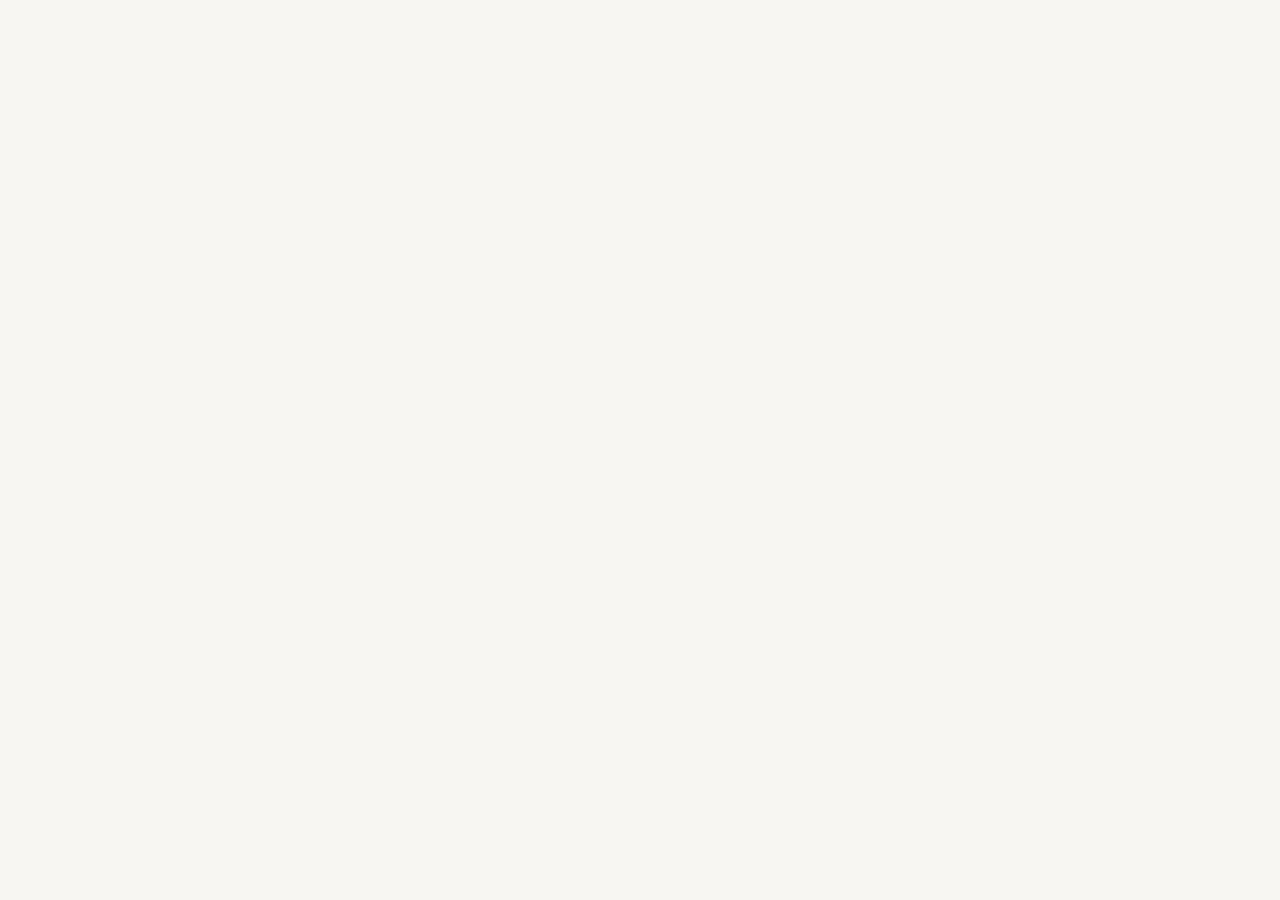
==== index.html @ f2798cc3 "feat: initialize project structure for landing page" ====
<!DOCTYPE html>
<html lang="en">
<head>
  <meta charset="UTF-8">
  <meta name="viewport" content="width=device-width, initial-scale=1.0">
  <title>Flora & Ceramic — Houseplants & Artisan Ceramics Studio</title>
  <link rel="icon" href="./assets/icons/favicon.svg" type="image/svg+xml">
  <link rel="stylesheet" href="./css/normalize.css">
  <link rel="stylesheet" href="./css/style.css">
</head>
<body>
  <div id="root"></div>
  <script src="./js/theme.js"></script>
  <script src="./js/main.js"></script>
</body>
</html>
---- css/style.css ----
:root {
  --bg-primary: #f8f6f2;
  --bg-secondary: #eee9e0;
  --bg-card: #ffffff;
  --text-primary: #1e261f;
  --text-secondary: #576558;
  --accent: #2e5939;
  --accent-hover: #24462d;
  --accent-light: #e4eee5;
  --border-color: #dcd6cb;
  --shadow-sm: 0 2px 8px rgba(0, 0, 0, 0.06);
  --shadow-md: 0 8px 24px rgba(0, 0, 0, 0.08);

  --font-family-base: 'Inter', system-ui, -apple-system, sans-serif;
  --font-family-heading: 'Outfit', sans-serif;

  --transition-base: 0.3s ease;
}

[data-theme="dark"] {
  --bg-primary: #121813;
  --bg-secondary: #1a231b;
  --bg-card: #1f2b20;
  --text-primary: #f0f4f1;
  --text-secondary: #a3b2a5;
  --accent: #5ba36e;
  --accent-hover: #71b884;
  --accent-light: #253928;
  --border-color: #2e3e30;
  --shadow-sm: 0 2px 8px rgba(0, 0, 0, 0.25);
  --shadow-md: 0 8px 24px rgba(0, 0, 0, 0.4);
}

*,
*::before,
*::after {
  box-sizing: border-box;
  margin: 0;
  padding: 0;
}

html {
  scroll-behavior: smooth;
}

body {
  font-family: var(--font-family-base);
  background-color: var(--bg-primary);
  color: var(--text-primary);
  line-height: 1.6;
  min-height: 100vh;
  transition: background-color var(--transition-base), color var(--transition-base);
}
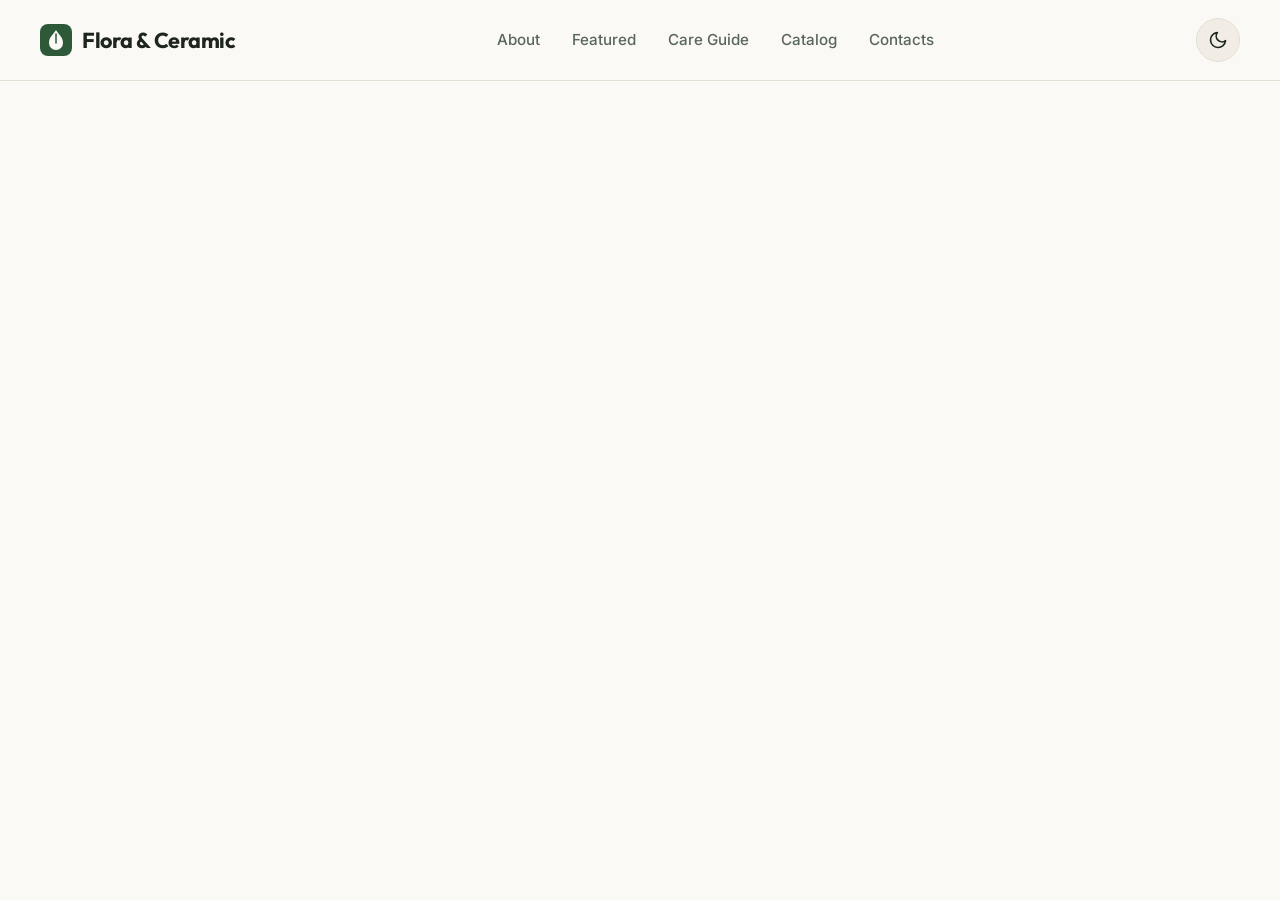
==== commit 0f856fae: "feat: implement header, navigation and theme switcher" ====
--- a/index.html
+++ b/index.html
@@ -7,10 +7,60 @@
   <link rel="icon" href="./assets/icons/favicon.svg" type="image/svg+xml">
   <link rel="stylesheet" href="./css/normalize.css">
   <link rel="stylesheet" href="./css/style.css">
+  <script src="./js/theme.js"></script>
 </head>
 <body>
-  <div id="root"></div>
-  <script src="./js/theme.js"></script>
+  <header class="header">
+    <div class="container header__inner">
+      <a href="./index.html" class="logo" aria-label="Flora and Ceramic homepage">
+        <svg class="logo__icon" viewBox="0 0 32 32" fill="none" xmlns="http://www.w3.org/2000/svg" aria-hidden="true">
+          <rect width="32" height="32" rx="8" fill="var(--accent)"/>
+          <path d="M16 6c-3 5-7 7-7 13a7 7 0 0 0 14 0c0-6-4-8-7-13z" fill="var(--bg-primary)"/>
+          <path d="M16 10v9" stroke="var(--accent)" stroke-width="1.5" stroke-linecap="round"/>
+        </svg>
+        <span>Flora & Ceramic</span>
+      </a>
+
+      <nav class="nav" aria-label="Main navigation">
+        <ul class="nav__list">
+          <li class="nav__item"><a href="./index.html#about" class="nav__link">About</a></li>
+          <li class="nav__item"><a href="./index.html#plants" class="nav__link">Featured</a></li>
+          <li class="nav__item"><a href="./index.html#care" class="nav__link">Care Guide</a></li>
+          <li class="nav__item"><a href="./catalog.html" class="nav__link">Catalog</a></li>
+          <li class="nav__item"><a href="./index.html#contacts" class="nav__link">Contacts</a></li>
+        </ul>
+      </nav>
+
+      <div class="header__actions">
+        <button type="button" class="theme-toggle" aria-label="Switch theme">
+          <svg class="theme-toggle__icon theme-toggle__icon--moon" viewBox="0 0 24 24" fill="none" stroke="currentColor" stroke-width="2" stroke-linecap="round" stroke-linejoin="round" aria-hidden="true">
+            <path d="M21 12.79A9 9 0 1 1 11.21 3 7 7 0 0 0 21 12.79z"></path>
+          </svg>
+          <svg class="theme-toggle__icon theme-toggle__icon--sun" viewBox="0 0 24 24" fill="none" stroke="currentColor" stroke-width="2" stroke-linecap="round" stroke-linejoin="round" aria-hidden="true">
+            <circle cx="12" cy="12" r="5"></circle>
+            <line x1="12" y1="1" x2="12" y2="3"></line>
+            <line x1="12" y1="21" x2="12" y2="23"></line>
+            <line x1="4.22" y1="4.22" x2="5.64" y2="5.64"></line>
+            <line x1="18.36" y1="18.36" x2="19.78" y2="19.78"></line>
+            <line x1="1" y1="12" x2="3" y2="12"></line>
+            <line x1="21" y1="12" x2="23" y2="12"></line>
+            <line x1="4.22" y1="19.78" x2="5.64" y2="18.36"></line>
+            <line x1="18.36" y1="5.64" x2="19.78" y2="4.22"></line>
+          </svg>
+        </button>
+
+        <button type="button" class="burger-btn" aria-label="Toggle menu" aria-expanded="false">
+          <span class="burger-btn__line"></span>
+          <span class="burger-btn__line"></span>
+          <span class="burger-btn__line"></span>
+        </button>
+      </div>
+    </div>
+  </header>
+
+  <main>
+  </main>
+
   <script src="./js/main.js"></script>
 </body>
 </html>
--- a/css/style.css
+++ b/css/style.css
@@ -1,34 +1,44 @@
+@import url('https://fonts.googleapis.com/css2?family=Inter:wght@400;500;600&family=Outfit:wght@500;600;700&display=swap');
+
 :root {
-  --bg-primary: #f8f6f2;
-  --bg-secondary: #eee9e0;
+  --bg-primary: #fbf9f5;
+  --bg-secondary: #f2ede4;
   --bg-card: #ffffff;
-  --text-primary: #1e261f;
-  --text-secondary: #576558;
+  --bg-header: rgba(251, 249, 245, 0.88);
+  --text-primary: #1d251e;
+  --text-secondary: #59675a;
+  --text-muted: #849386;
   --accent: #2e5939;
-  --accent-hover: #24462d;
-  --accent-light: #e4eee5;
-  --border-color: #dcd6cb;
-  --shadow-sm: 0 2px 8px rgba(0, 0, 0, 0.06);
-  --shadow-md: 0 8px 24px rgba(0, 0, 0, 0.08);
-
-  --font-family-base: 'Inter', system-ui, -apple-system, sans-serif;
-  --font-family-heading: 'Outfit', sans-serif;
-
-  --transition-base: 0.3s ease;
+  --accent-hover: #22432b;
+  --accent-light: #e8f0e9;
+  --border-color: #e4ded4;
+  --border-hover: #c8c0b2;
+  --shadow-sm: 0 2px 8px rgba(29, 37, 30, 0.05);
+  --shadow-md: 0 10px 30px rgba(29, 37, 30, 0.08);
+
+  --font-base: 'Inter', system-ui, -apple-system, sans-serif;
+  --font-heading: 'Outfit', sans-serif;
+
+  --container-max-width: 1440px;
+  --transition-fast: 0.2s ease;
+  --transition-normal: 0.3s ease;
 }
 
 [data-theme="dark"] {
-  --bg-primary: #121813;
-  --bg-secondary: #1a231b;
-  --bg-card: #1f2b20;
-  --text-primary: #f0f4f1;
-  --text-secondary: #a3b2a5;
+  --bg-primary: #111712;
+  --bg-secondary: #18221a;
+  --bg-card: #1f2b21;
+  --bg-header: rgba(17, 23, 18, 0.88);
+  --text-primary: #f2f6f3;
+  --text-secondary: #a2b4a4;
+  --text-muted: #6f8072;
   --accent: #5ba36e;
-  --accent-hover: #71b884;
-  --accent-light: #253928;
-  --border-color: #2e3e30;
-  --shadow-sm: 0 2px 8px rgba(0, 0, 0, 0.25);
-  --shadow-md: 0 8px 24px rgba(0, 0, 0, 0.4);
+  --accent-hover: #72b885;
+  --accent-light: #1f3323;
+  --border-color: #273729;
+  --border-hover: #374d3a;
+  --shadow-sm: 0 2px 8px rgba(0, 0, 0, 0.3);
+  --shadow-md: 0 10px 30px rgba(0, 0, 0, 0.5);
 }
 
 *,
@@ -44,10 +54,215 @@
 }
 
 body {
-  font-family: var(--font-family-base);
+  font-family: var(--font-base);
   background-color: var(--bg-primary);
   color: var(--text-primary);
   line-height: 1.6;
   min-height: 100vh;
-  transition: background-color var(--transition-base), color var(--transition-base);
-}
+  transition: background-color var(--transition-normal), color var(--transition-normal);
+  overflow-x: hidden;
+}
+
+a {
+  color: inherit;
+  text-decoration: none;
+}
+
+button {
+  border: none;
+  background: none;
+  cursor: pointer;
+  font-family: inherit;
+  color: inherit;
+}
+
+.container {
+  width: 100%;
+  max-width: var(--container-max-width);
+  margin: 0 auto;
+  padding: 0 40px;
+}
+
+@media (max-width: 768px) {
+  .container {
+    padding: 0 24px;
+  }
+}
+
+@media (max-width: 380px) {
+  .container {
+    padding: 0 16px;
+  }
+}
+
+.header {
+  position: sticky;
+  top: 0;
+  z-index: 100;
+  background-color: var(--bg-header);
+  backdrop-filter: blur(12px);
+  -webkit-backdrop-filter: blur(12px);
+  border-bottom: 1px solid var(--border-color);
+  transition: background-color var(--transition-normal), border-color var(--transition-normal);
+}
+
+.header__inner {
+  height: 80px;
+  display: flex;
+  align-items: center;
+  justify-content: space-between;
+  gap: 24px;
+}
+
+.logo {
+  display: inline-flex;
+  align-items: center;
+  gap: 10px;
+  font-family: var(--font-heading);
+  font-size: 1.35rem;
+  font-weight: 700;
+  letter-spacing: -0.02em;
+  color: var(--text-primary);
+  white-space: nowrap;
+  flex-shrink: 0;
+  transition: opacity var(--transition-fast);
+}
+
+.logo:hover {
+  opacity: 0.85;
+}
+
+.logo__icon {
+  width: 32px;
+  height: 32px;
+  flex-shrink: 0;
+}
+
+.nav__list {
+  display: flex;
+  align-items: center;
+  list-style: none;
+  gap: clamp(16px, 2.5vw, 36px);
+}
+
+.nav__link {
+  font-size: 0.95rem;
+  font-weight: 500;
+  color: var(--text-secondary);
+  position: relative;
+  padding: 6px 0;
+  white-space: nowrap;
+  transition: color var(--transition-fast);
+}
+
+.nav__link::after {
+  content: '';
+  position: absolute;
+  bottom: 0;
+  left: 0;
+  width: 0;
+  height: 2px;
+  background-color: var(--accent);
+  transition: width var(--transition-fast);
+  border-radius: 2px;
+}
+
+.nav__link:hover {
+  color: var(--text-primary);
+}
+
+.nav__link:hover::after,
+.nav__link--active::after {
+  width: 100%;
+}
+
+.nav__link--active {
+  color: var(--text-primary);
+  font-weight: 600;
+}
+
+.header__actions {
+  display: flex;
+  align-items: center;
+  gap: 16px;
+}
+
+.theme-toggle {
+  width: 44px;
+  height: 44px;
+  border-radius: 50%;
+  display: inline-flex;
+  align-items: center;
+  justify-content: center;
+  background-color: var(--bg-secondary);
+  border: 1px solid var(--border-color);
+  color: var(--text-primary);
+  transition: background-color var(--transition-fast), border-color var(--transition-fast), transform var(--transition-fast);
+}
+
+.theme-toggle:hover {
+  border-color: var(--border-hover);
+  transform: scale(1.05);
+}
+
+.theme-toggle__icon {
+  width: 20px;
+  height: 20px;
+  transition: transform var(--transition-normal);
+}
+
+.theme-toggle__icon--sun {
+  display: none;
+}
+
+.theme-toggle__icon--moon {
+  display: block;
+}
+
+[data-theme="dark"] .theme-toggle__icon--sun {
+  display: block;
+}
+
+[data-theme="dark"] .theme-toggle__icon--moon {
+  display: none;
+}
+
+.burger-btn {
+  display: none;
+  width: 44px;
+  height: 44px;
+  flex-direction: column;
+  align-items: center;
+  justify-content: center;
+  gap: 5px;
+  border-radius: 8px;
+  background-color: var(--bg-secondary);
+  border: 1px solid var(--border-color);
+  transition: background-color var(--transition-fast), border-color var(--transition-fast);
+}
+
+.burger-btn:hover {
+  border-color: var(--border-hover);
+}
+
+.burger-btn__line {
+  width: 20px;
+  height: 2px;
+  background-color: var(--text-primary);
+  border-radius: 2px;
+  transition: transform var(--transition-fast), opacity var(--transition-fast);
+}
+
+@media (max-width: 768px) {
+  .header__inner {
+    height: 72px;
+  }
+
+  .nav {
+    display: none;
+  }
+
+  .burger-btn {
+    display: flex;
+  }
+}
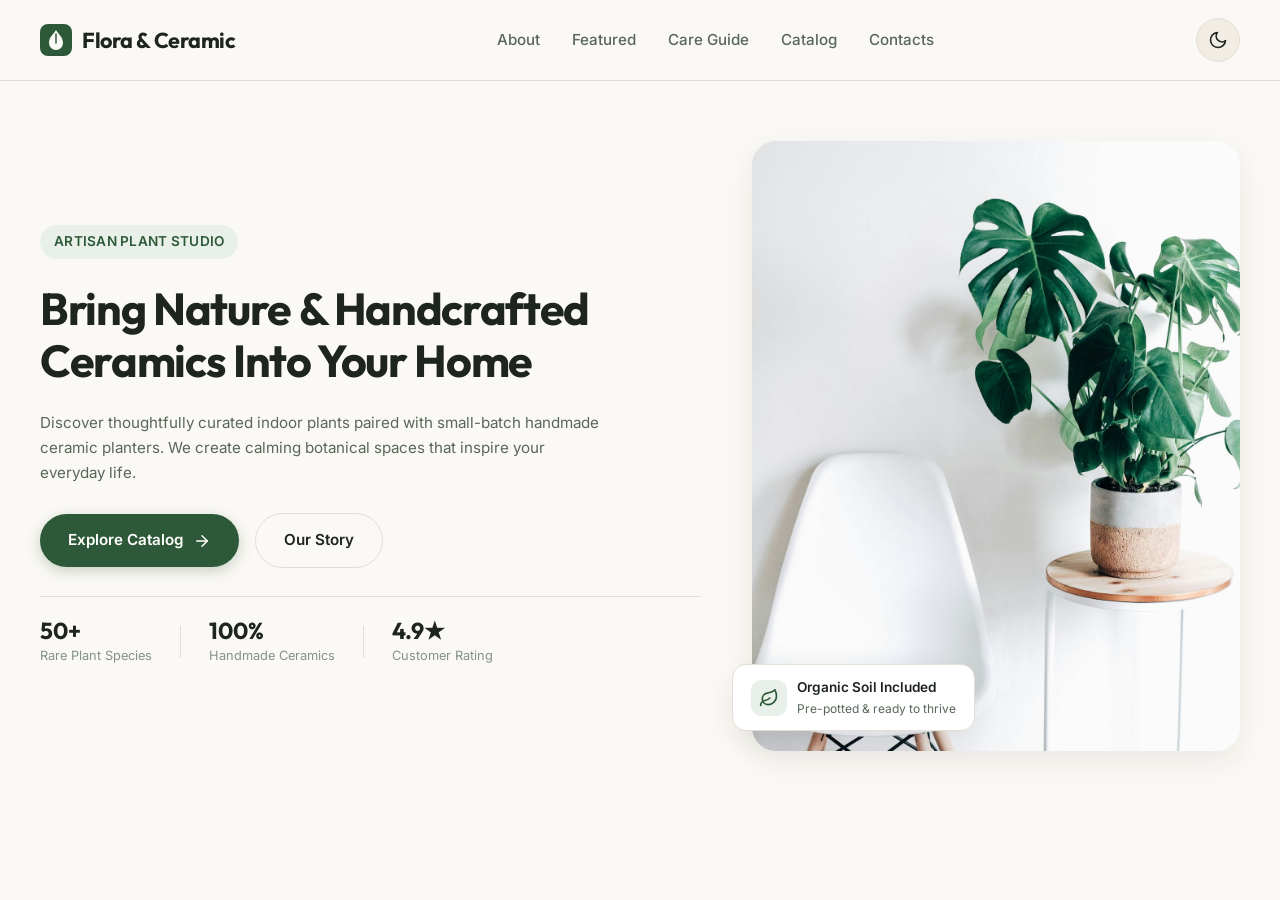
==== commit 4dddc7da: "feat: implement hero section and responsive layout" ====
--- a/index.html
+++ b/index.html
@@ -13,11 +13,7 @@
   <header class="header">
     <div class="container header__inner">
       <a href="./index.html" class="logo" aria-label="Flora and Ceramic homepage">
-        <svg class="logo__icon" viewBox="0 0 32 32" fill="none" xmlns="http://www.w3.org/2000/svg" aria-hidden="true">
-          <rect width="32" height="32" rx="8" fill="var(--accent)"/>
-          <path d="M16 6c-3 5-7 7-7 13a7 7 0 0 0 14 0c0-6-4-8-7-13z" fill="var(--bg-primary)"/>
-          <path d="M16 10v9" stroke="var(--accent)" stroke-width="1.5" stroke-linecap="round"/>
-        </svg>
+        <img src="./assets/icons/logo.svg" alt="" width="32" height="32" class="logo__icon" aria-hidden="true">
         <span>Flora & Ceramic</span>
       </a>
 
@@ -33,20 +29,8 @@
 
       <div class="header__actions">
         <button type="button" class="theme-toggle" aria-label="Switch theme">
-          <svg class="theme-toggle__icon theme-toggle__icon--moon" viewBox="0 0 24 24" fill="none" stroke="currentColor" stroke-width="2" stroke-linecap="round" stroke-linejoin="round" aria-hidden="true">
-            <path d="M21 12.79A9 9 0 1 1 11.21 3 7 7 0 0 0 21 12.79z"></path>
-          </svg>
-          <svg class="theme-toggle__icon theme-toggle__icon--sun" viewBox="0 0 24 24" fill="none" stroke="currentColor" stroke-width="2" stroke-linecap="round" stroke-linejoin="round" aria-hidden="true">
-            <circle cx="12" cy="12" r="5"></circle>
-            <line x1="12" y1="1" x2="12" y2="3"></line>
-            <line x1="12" y1="21" x2="12" y2="23"></line>
-            <line x1="4.22" y1="4.22" x2="5.64" y2="5.64"></line>
-            <line x1="18.36" y1="18.36" x2="19.78" y2="19.78"></line>
-            <line x1="1" y1="12" x2="3" y2="12"></line>
-            <line x1="21" y1="12" x2="23" y2="12"></line>
-            <line x1="4.22" y1="19.78" x2="5.64" y2="18.36"></line>
-            <line x1="18.36" y1="5.64" x2="19.78" y2="4.22"></line>
-          </svg>
+          <img src="./assets/icons/moon.svg" alt="" width="20" height="20" class="theme-toggle__icon theme-toggle__icon--moon" aria-hidden="true">
+          <img src="./assets/icons/sun.svg" alt="" width="20" height="20" class="theme-toggle__icon theme-toggle__icon--sun" aria-hidden="true">
         </button>
 
         <button type="button" class="burger-btn" aria-label="Toggle menu" aria-expanded="false">
@@ -59,6 +43,57 @@
   </header>
 
   <main>
+    <section class="hero" id="hero">
+      <div class="container hero__inner">
+        <div class="hero__content">
+          <span class="badge">Artisan Plant Studio</span>
+          <h1 class="hero__title">Bring Nature & Handcrafted Ceramics Into Your Home</h1>
+          <p class="hero__description">
+            Discover thoughtfully curated indoor plants paired with small-batch handmade ceramic planters. We create calming botanical spaces that inspire your everyday life.
+          </p>
+
+          <div class="hero__actions">
+            <a href="./catalog.html" class="btn btn--primary">
+              <span>Explore Catalog</span>
+              <img src="./assets/icons/arrow-right.svg" alt="" width="18" height="18" class="btn__icon" aria-hidden="true">
+            </a>
+            <a href="#about" class="btn btn--secondary">Our Story</a>
+          </div>
+
+          <div class="hero__metrics">
+            <div class="metric">
+              <span class="metric__number">50+</span>
+              <span class="metric__label">Rare Plant Species</span>
+            </div>
+            <div class="metric__divider" aria-hidden="true"></div>
+            <div class="metric">
+              <span class="metric__number">100%</span>
+              <span class="metric__label">Handmade Ceramics</span>
+            </div>
+            <div class="metric__divider" aria-hidden="true"></div>
+            <div class="metric">
+              <span class="metric__number">4.9★</span>
+              <span class="metric__label">Customer Rating</span>
+            </div>
+          </div>
+        </div>
+
+        <div class="hero__media">
+          <div class="hero__image-wrapper">
+            <img src="./assets/images/hero-plant.jpg" alt="Minimalist interior with lush green houseplant in handmade terracotta ceramic pot" class="hero__image" width="600" height="700" loading="eager">
+            <div class="hero__floating-card">
+              <div class="floating-card__icon" aria-hidden="true">
+                <img src="./assets/icons/leaf.svg" alt="" width="20" height="20">
+              </div>
+              <div class="floating-card__info">
+                <span class="floating-card__title">Organic Soil Included</span>
+                <span class="floating-card__desc">Pre-potted & ready to thrive</span>
+              </div>
+            </div>
+          </div>
+        </div>
+      </div>
+    </section>
   </main>
 
   <script src="./js/main.js"></script>
--- a/css/style.css
+++ b/css/style.css
@@ -266,3 +266,292 @@
     display: flex;
   }
 }
+
+.badge {
+  display: inline-flex;
+  align-items: center;
+  padding: 6px 14px;
+  border-radius: 9999px;
+  background-color: var(--accent-light);
+  color: var(--accent);
+  font-size: 0.85rem;
+  font-weight: 600;
+  letter-spacing: 0.02em;
+  text-transform: uppercase;
+  width: fit-content;
+}
+
+.btn {
+  display: inline-flex;
+  align-items: center;
+  justify-content: center;
+  gap: 10px;
+  padding: 14px 28px;
+  border-radius: 9999px;
+  font-size: 0.95rem;
+  font-weight: 600;
+  white-space: nowrap;
+  transition: background-color var(--transition-fast), color var(--transition-fast), border-color var(--transition-fast), transform var(--transition-fast), box-shadow var(--transition-fast);
+}
+
+.btn--primary {
+  background-color: var(--accent);
+  color: #ffffff;
+  box-shadow: 0 4px 14px rgba(46, 89, 57, 0.25);
+}
+
+.btn--primary:hover {
+  background-color: var(--accent-hover);
+  transform: translateY(-2px);
+  box-shadow: 0 6px 20px rgba(46, 89, 57, 0.35);
+}
+
+.btn--secondary {
+  background-color: transparent;
+  color: var(--text-primary);
+  border: 1px solid var(--border-color);
+}
+
+.btn--secondary:hover {
+  border-color: var(--text-primary);
+  background-color: var(--bg-secondary);
+  transform: translateY(-2px);
+}
+
+.btn__icon {
+  width: 18px;
+  height: 18px;
+  transition: transform var(--transition-fast);
+}
+
+.btn--primary:hover .btn__icon {
+  transform: translateX(4px);
+}
+
+.hero {
+  padding: 60px 0 80px;
+  position: relative;
+  overflow: hidden;
+}
+
+.hero__inner {
+  display: grid;
+  grid-template-columns: 1.15fr 0.85fr;
+  align-items: center;
+  gap: clamp(32px, 4vw, 64px);
+}
+
+.hero__content {
+  display: flex;
+  flex-direction: column;
+  gap: clamp(18px, 2vw, 24px);
+}
+
+.hero__title {
+  font-family: var(--font-heading);
+  font-size: clamp(2rem, 3.5vw, 3.6rem);
+  font-weight: 700;
+  line-height: 1.15;
+  letter-spacing: -0.03em;
+  color: var(--text-primary);
+}
+
+.hero__description {
+  font-size: clamp(0.95rem, 1.1vw, 1.15rem);
+  color: var(--text-secondary);
+  line-height: 1.65;
+  max-width: 560px;
+}
+
+.hero__actions {
+  display: flex;
+  align-items: center;
+  gap: 16px;
+  flex-wrap: wrap;
+  padding-top: 4px;
+}
+
+.hero__metrics {
+  display: flex;
+  align-items: center;
+  gap: clamp(16px, 2.5vw, 28px);
+  padding-top: 20px;
+  border-top: 1px solid var(--border-color);
+  margin-top: 4px;
+}
+
+.metric {
+  display: flex;
+  flex-direction: column;
+  gap: 2px;
+}
+
+.metric__number {
+  font-family: var(--font-heading);
+  font-size: clamp(1.3rem, 1.8vw, 1.6rem);
+  font-weight: 700;
+  color: var(--text-primary);
+  line-height: 1.2;
+}
+
+.metric__label {
+  font-size: 0.8rem;
+  color: var(--text-muted);
+  white-space: nowrap;
+}
+
+.metric__divider {
+  width: 1px;
+  height: 32px;
+  background-color: var(--border-color);
+}
+
+.hero__media {
+  position: relative;
+  display: flex;
+  justify-content: flex-end;
+}
+
+.hero__image-wrapper {
+  position: relative;
+  width: 100%;
+  max-width: 500px;
+  aspect-ratio: 4 / 5;
+  border-radius: 24px;
+}
+
+.hero__image {
+  width: 100%;
+  height: 100%;
+  object-fit: cover;
+  border-radius: 24px;
+  box-shadow: var(--shadow-md);
+  display: block;
+}
+
+.hero__floating-card {
+  position: absolute;
+  bottom: 20px;
+  left: -20px;
+  background-color: var(--bg-card);
+  border: 1px solid var(--border-color);
+  padding: 12px 18px;
+  border-radius: 14px;
+  display: flex;
+  align-items: center;
+  gap: 10px;
+  box-shadow: var(--shadow-md);
+  backdrop-filter: blur(8px);
+}
+
+.floating-card__icon {
+  width: 36px;
+  height: 36px;
+  border-radius: 10px;
+  background-color: var(--accent-light);
+  color: var(--accent);
+  display: flex;
+  align-items: center;
+  justify-content: center;
+  flex-shrink: 0;
+}
+
+.floating-card__info {
+  display: flex;
+  flex-direction: column;
+}
+
+.floating-card__title {
+  font-size: 0.85rem;
+  font-weight: 600;
+  color: var(--text-primary);
+}
+
+.floating-card__desc {
+  font-size: 0.75rem;
+  color: var(--text-secondary);
+}
+
+@media (max-width: 900px) {
+  .hero__floating-card {
+    left: 12px;
+    bottom: 12px;
+    padding: 10px 14px;
+  }
+
+  .floating-card__icon {
+    font-size: 1.2rem;
+  }
+
+  .floating-card__title {
+    font-size: 0.78rem;
+  }
+
+  .floating-card__desc {
+    font-size: 0.7rem;
+  }
+}
+
+@media (max-width: 768px) {
+  .hero {
+    padding: 36px 0 54px;
+  }
+
+  .hero__inner {
+    grid-template-columns: 1fr;
+    gap: 36px;
+  }
+
+  .hero__content {
+    max-width: 100%;
+  }
+
+  .hero__media {
+    justify-content: center;
+  }
+
+  .hero__image-wrapper {
+    max-width: 100%;
+    aspect-ratio: 16 / 10;
+  }
+
+  .hero__floating-card {
+    left: 16px;
+    bottom: 16px;
+  }
+}
+
+@media (max-width: 480px) {
+  .hero__actions {
+    flex-direction: column;
+    align-items: stretch;
+  }
+
+  .btn {
+    width: 100%;
+  }
+
+  .hero__floating-card {
+    display: none;
+  }
+
+  .hero__metrics {
+    display: grid;
+    grid-template-columns: repeat(3, 1fr);
+    gap: 12px;
+  }
+
+  .metric__divider {
+    display: none;
+  }
+
+  .metric__number {
+    font-size: 1.25rem;
+  }
+
+  .metric__label {
+    font-size: 0.7rem;
+    white-space: normal;
+  }
+}
+
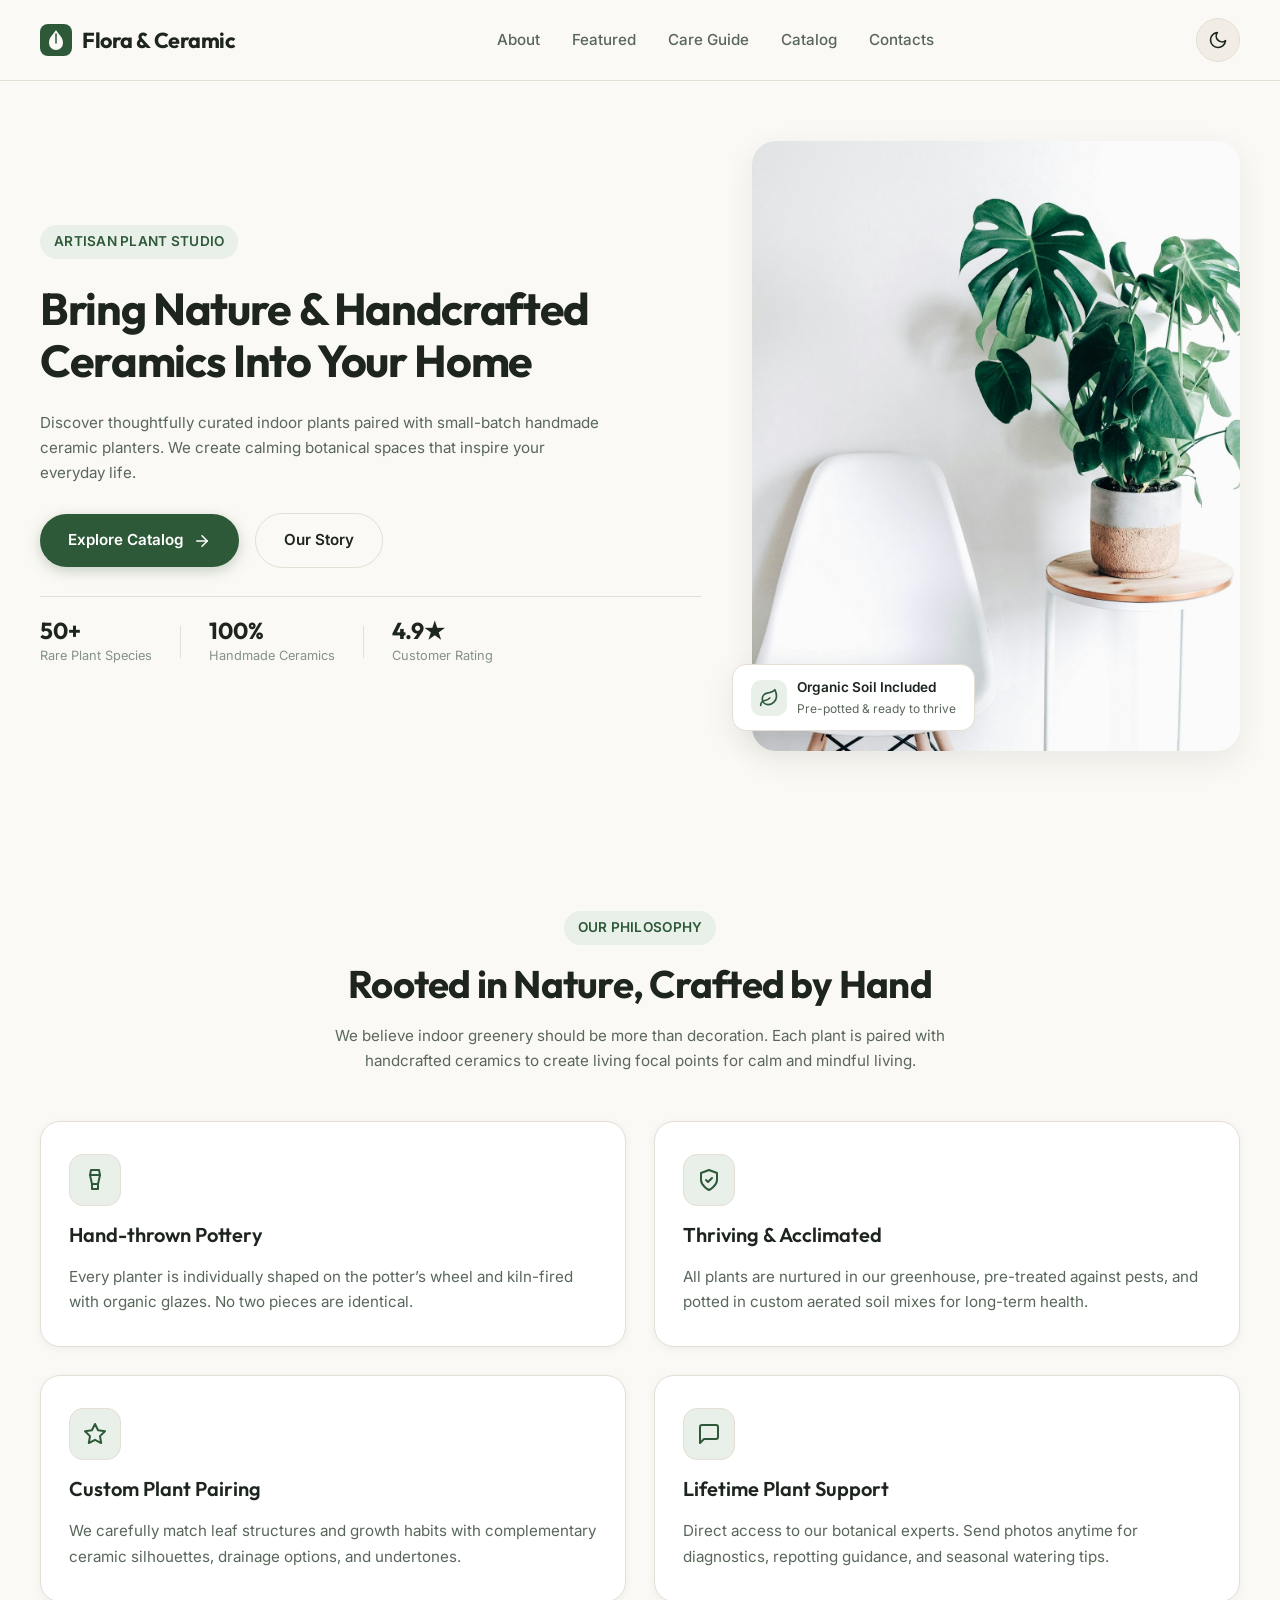
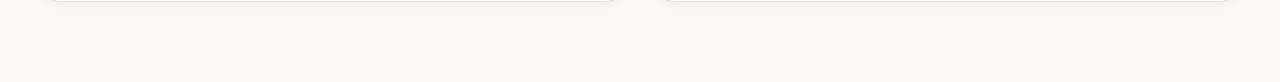
==== commit 442f5625: "feat: add about section with studio philosophy" ====
--- a/index.html
+++ b/index.html
@@ -94,6 +94,60 @@
         </div>
       </div>
     </section>
+
+    <section class="about" id="about">
+      <div class="container">
+        <div class="section-header">
+          <span class="badge">Our Philosophy</span>
+          <h2 class="section-header__title">Rooted in Nature, Crafted by Hand</h2>
+          <p class="section-header__subtitle">
+            We believe indoor greenery should be more than decoration. Each plant is paired with handcrafted ceramics to create living focal points for calm and mindful living.
+          </p>
+        </div>
+
+        <div class="about__grid">
+          <article class="feature-card">
+            <div class="feature-card__icon-wrapper">
+              <img src="./assets/icons/pottery.svg" alt="" width="24" height="24" class="feature-card__icon" aria-hidden="true">
+            </div>
+            <h3 class="feature-card__title">Hand-thrown Pottery</h3>
+            <p class="feature-card__text">
+              Every planter is individually shaped on the potter’s wheel and kiln-fired with organic glazes. No two pieces are identical.
+            </p>
+          </article>
+
+          <article class="feature-card">
+            <div class="feature-card__icon-wrapper">
+              <img src="./assets/icons/shield.svg" alt="" width="24" height="24" class="feature-card__icon" aria-hidden="true">
+            </div>
+            <h3 class="feature-card__title">Thriving & Acclimated</h3>
+            <p class="feature-card__text">
+              All plants are nurtured in our greenhouse, pre-treated against pests, and potted in custom aerated soil mixes for long-term health.
+            </p>
+          </article>
+
+          <article class="feature-card">
+            <div class="feature-card__icon-wrapper">
+              <img src="./assets/icons/sparkle.svg" alt="" width="24" height="24" class="feature-card__icon" aria-hidden="true">
+            </div>
+            <h3 class="feature-card__title">Custom Plant Pairing</h3>
+            <p class="feature-card__text">
+              We carefully match leaf structures and growth habits with complementary ceramic silhouettes, drainage options, and undertones.
+            </p>
+          </article>
+
+          <article class="feature-card">
+            <div class="feature-card__icon-wrapper">
+              <img src="./assets/icons/message.svg" alt="" width="24" height="24" class="feature-card__icon" aria-hidden="true">
+            </div>
+            <h3 class="feature-card__title">Lifetime Plant Support</h3>
+            <p class="feature-card__text">
+              Direct access to our botanical experts. Send photos anytime for diagnostics, repotting guidance, and seasonal watering tips.
+            </p>
+          </article>
+        </div>
+      </div>
+    </section>
   </main>
 
   <script src="./js/main.js"></script>
--- a/css/style.css
+++ b/css/style.css
@@ -544,14 +544,101 @@
   .metric__divider {
     display: none;
   }
-
-  .metric__number {
-    font-size: 1.25rem;
-  }
-
-  .metric__label {
-    font-size: 0.7rem;
-    white-space: normal;
-  }
-}
-
+}
+
+.section-header {
+  display: flex;
+  flex-direction: column;
+  align-items: center;
+  text-align: center;
+  gap: 16px;
+  max-width: 680px;
+  margin: 0 auto 48px;
+}
+
+.section-header__title {
+  font-family: var(--font-heading);
+  font-size: clamp(1.8rem, 3vw, 2.7rem);
+  font-weight: 700;
+  line-height: 1.2;
+  letter-spacing: -0.02em;
+  color: var(--text-primary);
+}
+
+.section-header__subtitle {
+  font-size: clamp(0.95rem, 1.1vw, 1.05rem);
+  color: var(--text-secondary);
+  line-height: 1.65;
+}
+
+.about {
+  padding: 80px 0;
+  position: relative;
+}
+
+.about__grid {
+  display: grid;
+  grid-template-columns: repeat(2, 1fr);
+  gap: 28px;
+}
+
+.feature-card {
+  background-color: var(--bg-card);
+  border: 1px solid var(--border-color);
+  border-radius: 20px;
+  padding: 32px 28px;
+  display: flex;
+  flex-direction: column;
+  gap: 16px;
+  box-shadow: var(--shadow-sm);
+  transition: transform var(--transition-fast), border-color var(--transition-fast), box-shadow var(--transition-fast);
+}
+
+.feature-card:hover {
+  transform: translateY(-4px);
+  border-color: var(--accent);
+  box-shadow: var(--shadow-md);
+}
+
+.feature-card__icon-wrapper {
+  width: 52px;
+  height: 52px;
+  border-radius: 14px;
+  background-color: var(--accent-light);
+  border: 1px solid var(--border-color);
+  display: flex;
+  align-items: center;
+  justify-content: center;
+  flex-shrink: 0;
+}
+
+.feature-card__title {
+  font-family: var(--font-heading);
+  font-size: 1.25rem;
+  font-weight: 600;
+  color: var(--text-primary);
+  line-height: 1.3;
+}
+
+.feature-card__text {
+  font-size: 0.95rem;
+  color: var(--text-secondary);
+  line-height: 1.65;
+}
+
+@media (max-width: 860px) {
+  .about {
+    padding: 60px 0;
+  }
+
+  .about__grid {
+    grid-template-columns: 1fr;
+    gap: 18px;
+  }
+
+  .section-header {
+    text-align: left;
+    align-items: flex-start;
+    margin-bottom: 36px;
+  }
+}
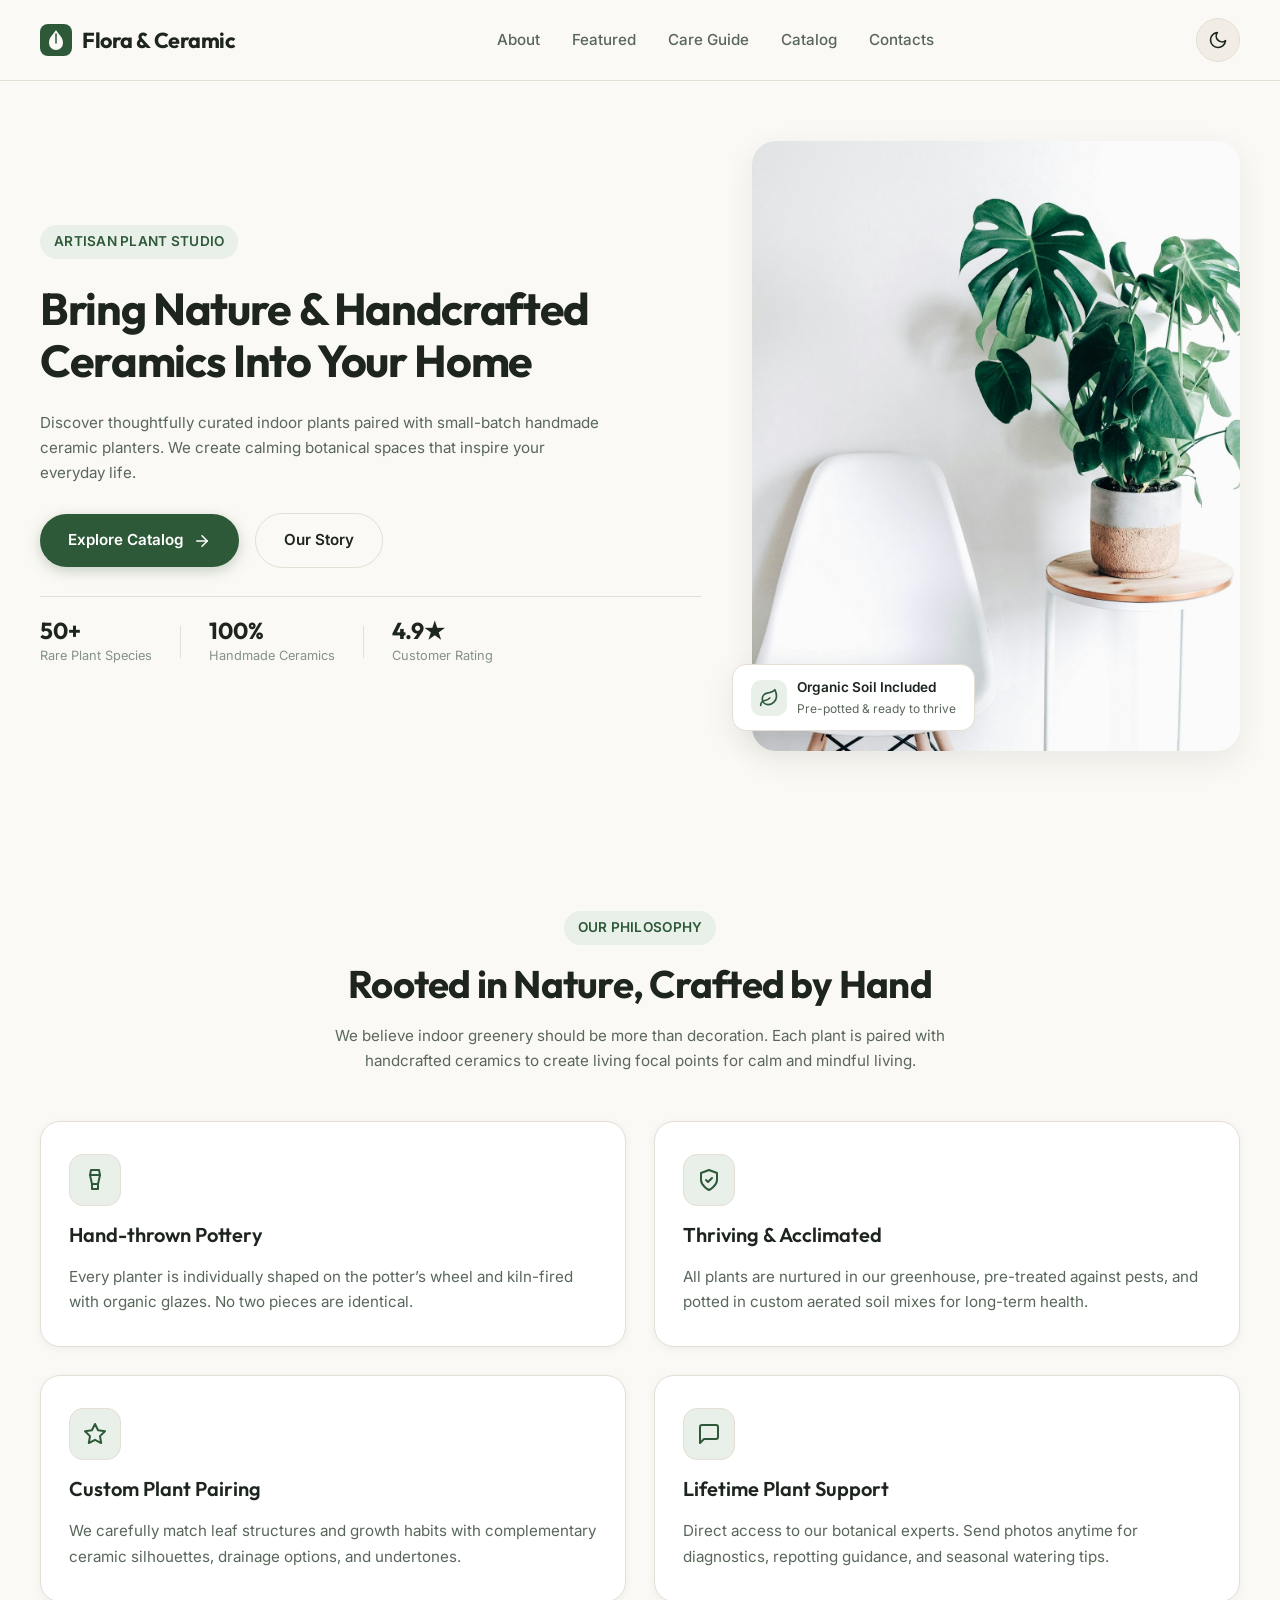
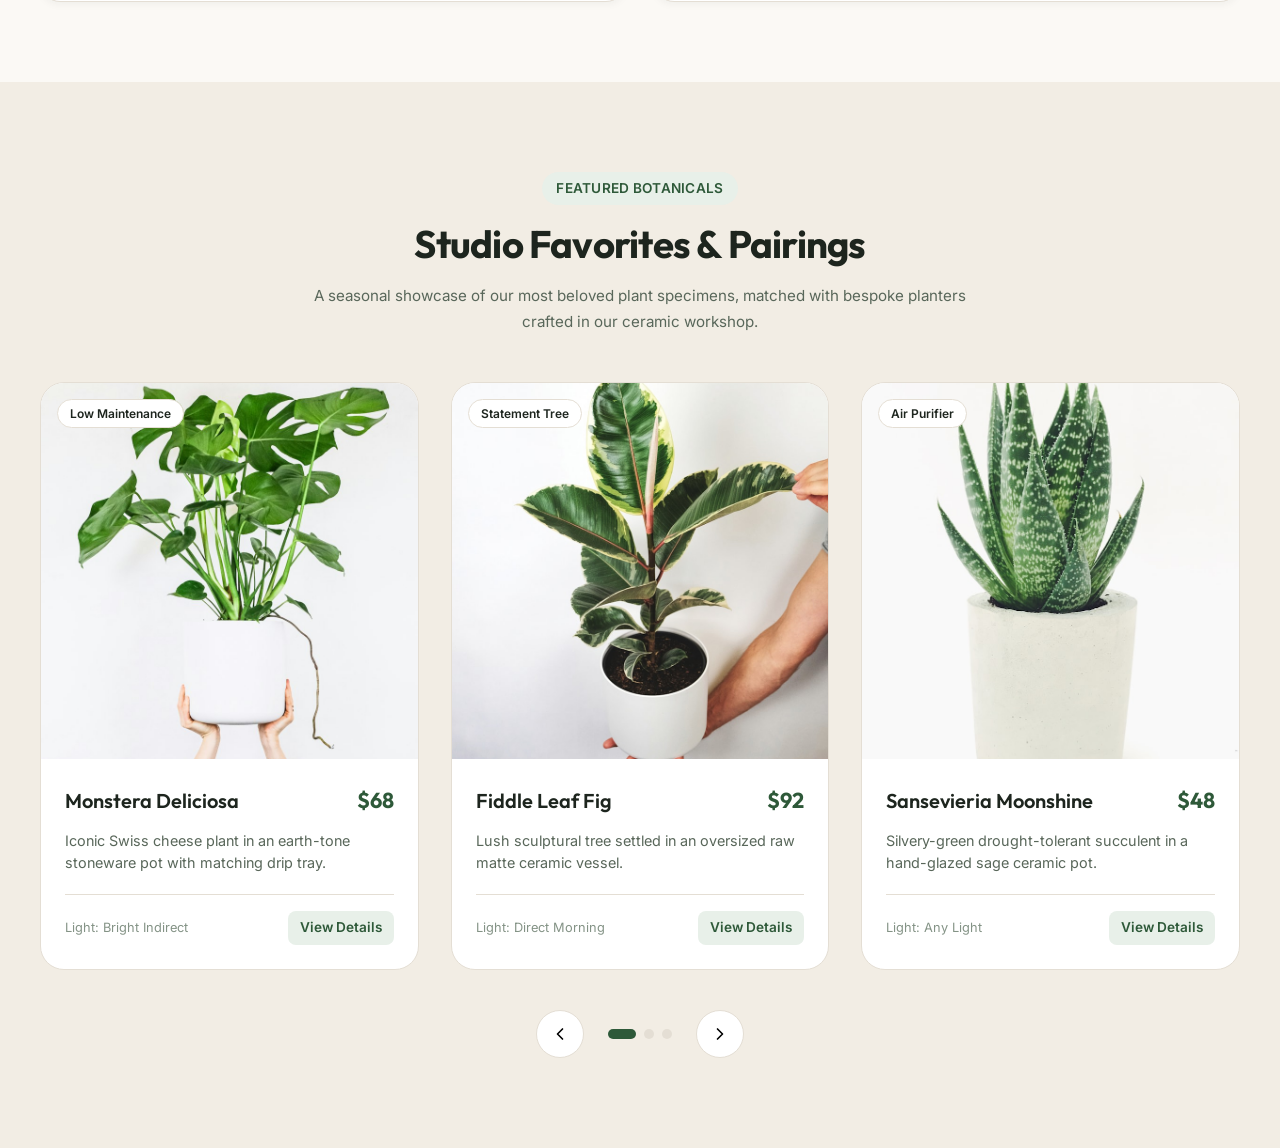
==== commit a88f9b83: "feat: add featured botanicals carousel section" ====
--- a/index.html
+++ b/index.html
@@ -148,6 +148,94 @@
         </div>
       </div>
     </section>
+
+    <section class="plants" id="plants">
+      <div class="container">
+        <div class="section-header">
+          <span class="badge">Featured Botanicals</span>
+          <h2 class="section-header__title">Studio Favorites & Pairings</h2>
+          <p class="section-header__subtitle">
+            A seasonal showcase of our most beloved plant specimens, matched with bespoke planters crafted in our ceramic workshop.
+          </p>
+        </div>
+
+        <div class="carousel">
+          <div class="carousel__track-container">
+            <div class="carousel__track">
+              <article class="plant-card">
+                <div class="plant-card__image-box">
+                  <img src="./assets/images/featured-1.jpg" alt="Monstera Deliciosa in ribbed ceramic pot" class="plant-card__image" width="380" height="380" loading="lazy">
+                  <span class="plant-card__tag">Low Maintenance</span>
+                </div>
+                <div class="plant-card__content">
+                  <div class="plant-card__header">
+                    <h3 class="plant-card__title">Monstera Deliciosa</h3>
+                    <span class="plant-card__price">$68</span>
+                  </div>
+                  <p class="plant-card__desc">Iconic Swiss cheese plant in an earth-tone stoneware pot with matching drip tray.</p>
+                  <div class="plant-card__footer">
+                    <span class="plant-card__detail">Light: Bright Indirect</span>
+                    <a href="./catalog.html" class="plant-card__btn" aria-label="View Monstera Deliciosa details">View Details</a>
+                  </div>
+                </div>
+              </article>
+
+              <article class="plant-card">
+                <div class="plant-card__image-box">
+                  <img src="./assets/images/featured-2.jpg" alt="Ficus Lyrata in minimal matte glaze pot" class="plant-card__image" width="380" height="380" loading="lazy">
+                  <span class="plant-card__tag">Statement Tree</span>
+                </div>
+                <div class="plant-card__content">
+                  <div class="plant-card__header">
+                    <h3 class="plant-card__title">Fiddle Leaf Fig</h3>
+                    <span class="plant-card__price">$92</span>
+                  </div>
+                  <p class="plant-card__desc">Lush sculptural tree settled in an oversized raw matte ceramic vessel.</p>
+                  <div class="plant-card__footer">
+                    <span class="plant-card__detail">Light: Direct Morning</span>
+                    <a href="./catalog.html" class="plant-card__btn" aria-label="View Fiddle Leaf Fig details">View Details</a>
+                  </div>
+                </div>
+              </article>
+
+              <article class="plant-card">
+                <div class="plant-card__image-box">
+                  <img src="./assets/images/featured-3.jpg" alt="Sansevieria Moonshine in sage ceramic bowl" class="plant-card__image" width="380" height="380" loading="lazy">
+                  <span class="plant-card__tag">Air Purifier</span>
+                </div>
+                <div class="plant-card__content">
+                  <div class="plant-card__header">
+                    <h3 class="plant-card__title">Sansevieria Moonshine</h3>
+                    <span class="plant-card__price">$48</span>
+                  </div>
+                  <p class="plant-card__desc">Silvery-green drought-tolerant succulent in a hand-glazed sage ceramic pot.</p>
+                  <div class="plant-card__footer">
+                    <span class="plant-card__detail">Light: Any Light</span>
+                    <a href="./catalog.html" class="plant-card__btn" aria-label="View Sansevieria Moonshine details">View Details</a>
+                  </div>
+                </div>
+              </article>
+            </div>
+          </div>
+
+          <div class="carousel__controls">
+            <button type="button" class="carousel__btn carousel__btn--prev" aria-label="Previous slide">
+              <img src="./assets/icons/arrow-left.svg" alt="" width="20" height="20" class="carousel__btn-icon" aria-hidden="true">
+            </button>
+
+            <div class="carousel__indicators" aria-label="Slide indicators">
+              <span class="indicator indicator--active" aria-current="true"></span>
+              <span class="indicator"></span>
+              <span class="indicator"></span>
+            </div>
+
+            <button type="button" class="carousel__btn carousel__btn--next" aria-label="Next slide">
+              <img src="./assets/icons/chevron-right.svg" alt="" width="20" height="20" class="carousel__btn-icon" aria-hidden="true">
+            </button>
+          </div>
+        </div>
+      </div>
+    </section>
   </main>
 
   <script src="./js/main.js"></script>
--- a/css/style.css
+++ b/css/style.css
@@ -642,3 +642,215 @@
     margin-bottom: 36px;
   }
 }
+
+.plants {
+  padding: 90px 0;
+  background-color: var(--bg-secondary);
+  transition: background-color var(--transition-normal);
+}
+
+.carousel {
+  display: flex;
+  flex-direction: column;
+  gap: 40px;
+}
+
+.carousel__track-container {
+  overflow: hidden;
+  width: 100%;
+}
+
+.carousel__track {
+  display: grid;
+  grid-template-columns: repeat(3, 1fr);
+  gap: 32px;
+  transition: transform var(--transition-normal);
+}
+
+.plant-card {
+  background-color: var(--bg-card);
+  border: 1px solid var(--border-color);
+  border-radius: 24px;
+  overflow: hidden;
+  display: flex;
+  flex-direction: column;
+  transition: transform var(--transition-fast), border-color var(--transition-fast), box-shadow var(--transition-fast);
+}
+
+.plant-card:hover {
+  transform: translateY(-6px);
+  border-color: var(--accent);
+  box-shadow: var(--shadow-md);
+}
+
+.plant-card__image-box {
+  position: relative;
+  width: 100%;
+  aspect-ratio: 1 / 1;
+  overflow: hidden;
+}
+
+.plant-card__image {
+  width: 100%;
+  height: 100%;
+  object-fit: cover;
+  transition: transform 0.5s ease;
+}
+
+.plant-card:hover .plant-card__image {
+  transform: scale(1.05);
+}
+
+.plant-card__tag {
+  position: absolute;
+  top: 16px;
+  left: 16px;
+  background-color: var(--bg-card);
+  color: var(--text-primary);
+  border: 1px solid var(--border-color);
+  font-size: 0.75rem;
+  font-weight: 600;
+  padding: 4px 12px;
+  border-radius: 9999px;
+  backdrop-filter: blur(8px);
+}
+
+.plant-card__content {
+  padding: 24px;
+  display: flex;
+  flex-direction: column;
+  gap: 12px;
+  flex-grow: 1;
+}
+
+.plant-card__header {
+  display: flex;
+  align-items: center;
+  justify-content: space-between;
+  gap: 12px;
+}
+
+.plant-card__title {
+  font-family: var(--font-heading);
+  font-size: 1.25rem;
+  font-weight: 600;
+  color: var(--text-primary);
+}
+
+.plant-card__price {
+  font-family: var(--font-heading);
+  font-size: 1.35rem;
+  font-weight: 700;
+  color: var(--accent);
+}
+
+.plant-card__desc {
+  font-size: 0.9rem;
+  color: var(--text-secondary);
+  line-height: 1.55;
+  flex-grow: 1;
+}
+
+.plant-card__footer {
+  display: flex;
+  align-items: center;
+  justify-content: space-between;
+  padding-top: 16px;
+  border-top: 1px solid var(--border-color);
+  margin-top: 8px;
+}
+
+.plant-card__detail {
+  font-size: 0.8rem;
+  color: var(--text-muted);
+}
+
+.plant-card__btn {
+  font-size: 0.85rem;
+  font-weight: 600;
+  color: var(--accent);
+  padding: 6px 12px;
+  border-radius: 8px;
+  background-color: var(--accent-light);
+  transition: background-color var(--transition-fast), color var(--transition-fast);
+}
+
+.plant-card__btn:hover {
+  background-color: var(--accent);
+  color: #ffffff;
+}
+
+.carousel__controls {
+  display: flex;
+  align-items: center;
+  justify-content: center;
+  gap: 24px;
+}
+
+.carousel__btn {
+  width: 48px;
+  height: 48px;
+  border-radius: 50%;
+  background-color: var(--bg-card);
+  border: 1px solid var(--border-color);
+  color: var(--text-primary);
+  display: inline-flex;
+  align-items: center;
+  justify-content: center;
+  transition: background-color var(--transition-fast), border-color var(--transition-fast), transform var(--transition-fast);
+}
+
+.carousel__btn:hover {
+  border-color: var(--accent);
+  background-color: var(--accent-light);
+  transform: scale(1.08);
+}
+
+.carousel__indicators {
+  display: flex;
+  align-items: center;
+  gap: 8px;
+}
+
+.indicator {
+  width: 10px;
+  height: 10px;
+  border-radius: 9999px;
+  background-color: var(--border-color);
+  transition: width var(--transition-fast), background-color var(--transition-fast);
+}
+
+.indicator--active {
+  width: 28px;
+  background-color: var(--accent);
+}
+
+@media (max-width: 1024px) {
+  .carousel__track {
+    grid-template-columns: repeat(2, 1fr);
+    gap: 24px;
+  }
+
+  .carousel__track article:nth-child(3) {
+    display: none;
+  }
+}
+
+@media (max-width: 640px) {
+  .plants {
+    padding: 60px 0;
+  }
+
+  .carousel__track {
+    grid-template-columns: 1fr;
+  }
+
+  .carousel__track article:nth-child(2) {
+    display: none;
+  }
+
+  .plant-card__content {
+    padding: 20px;
+  }
+}
+
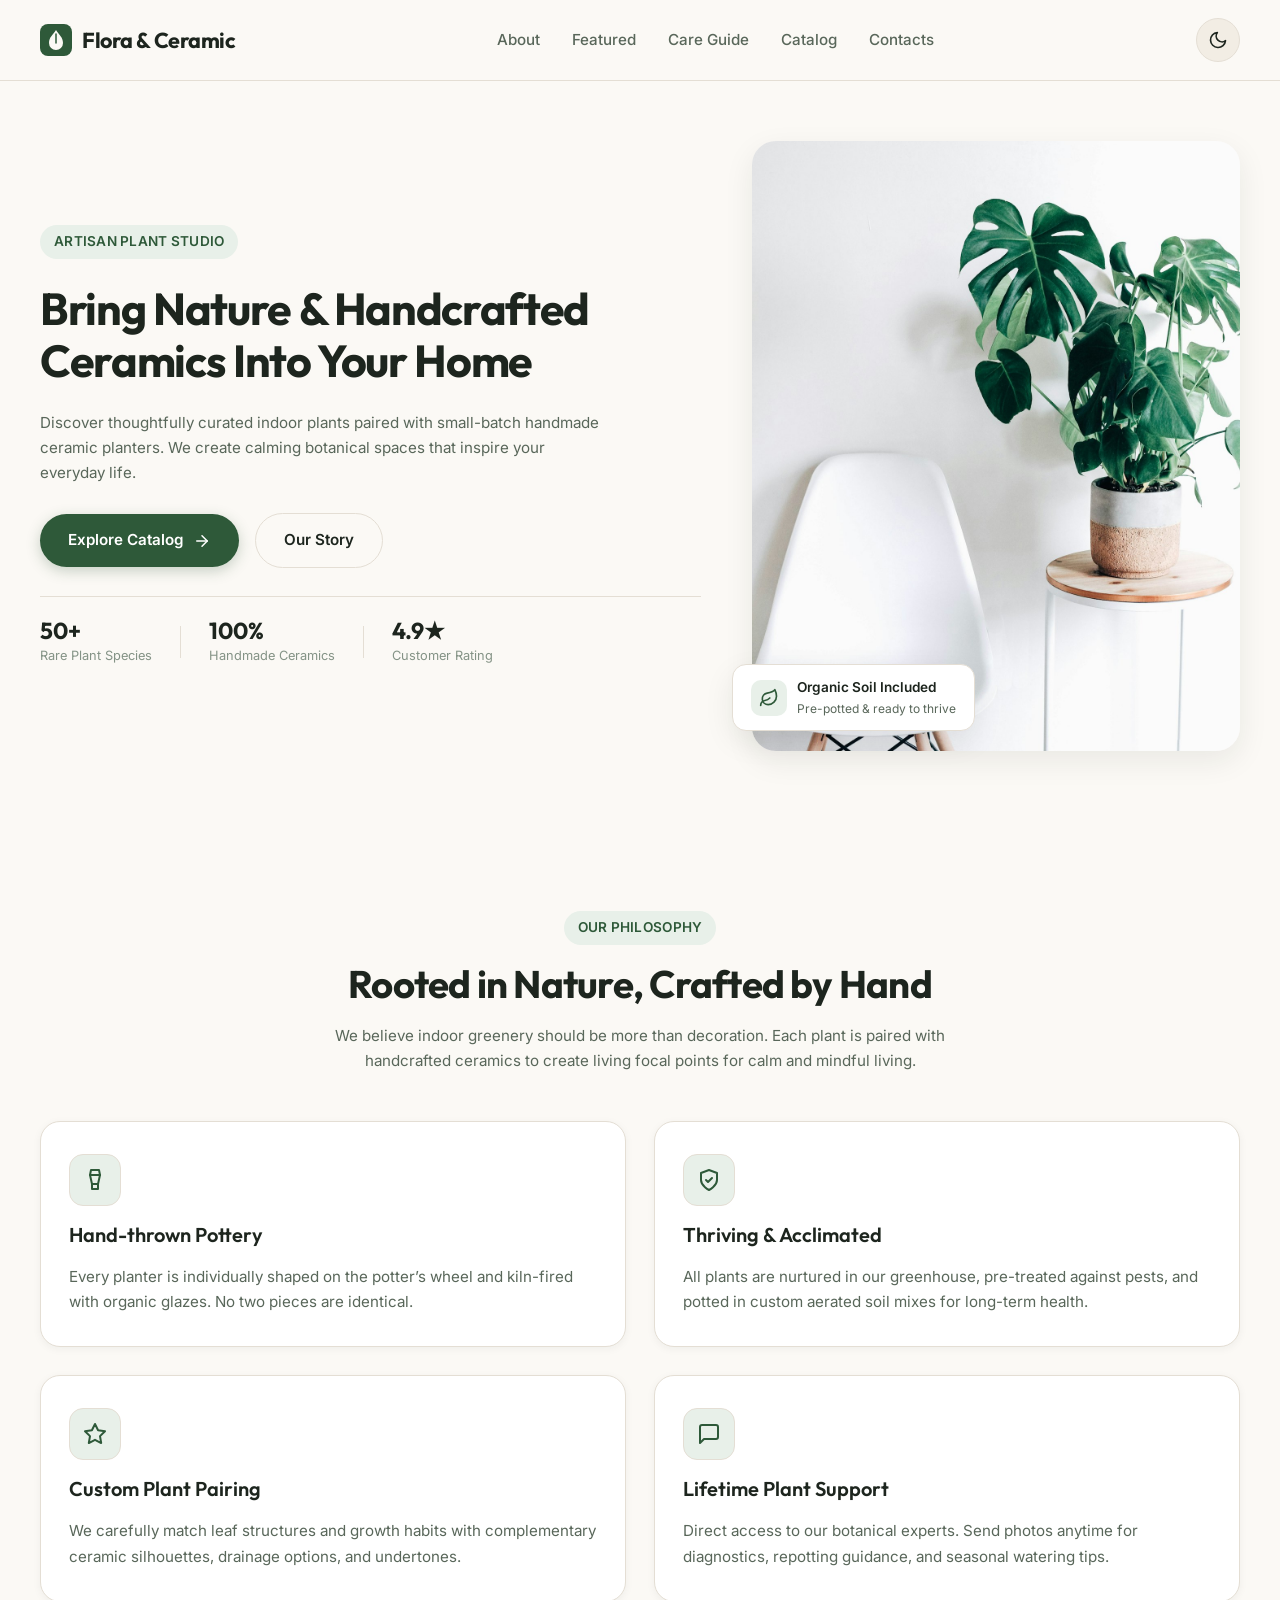
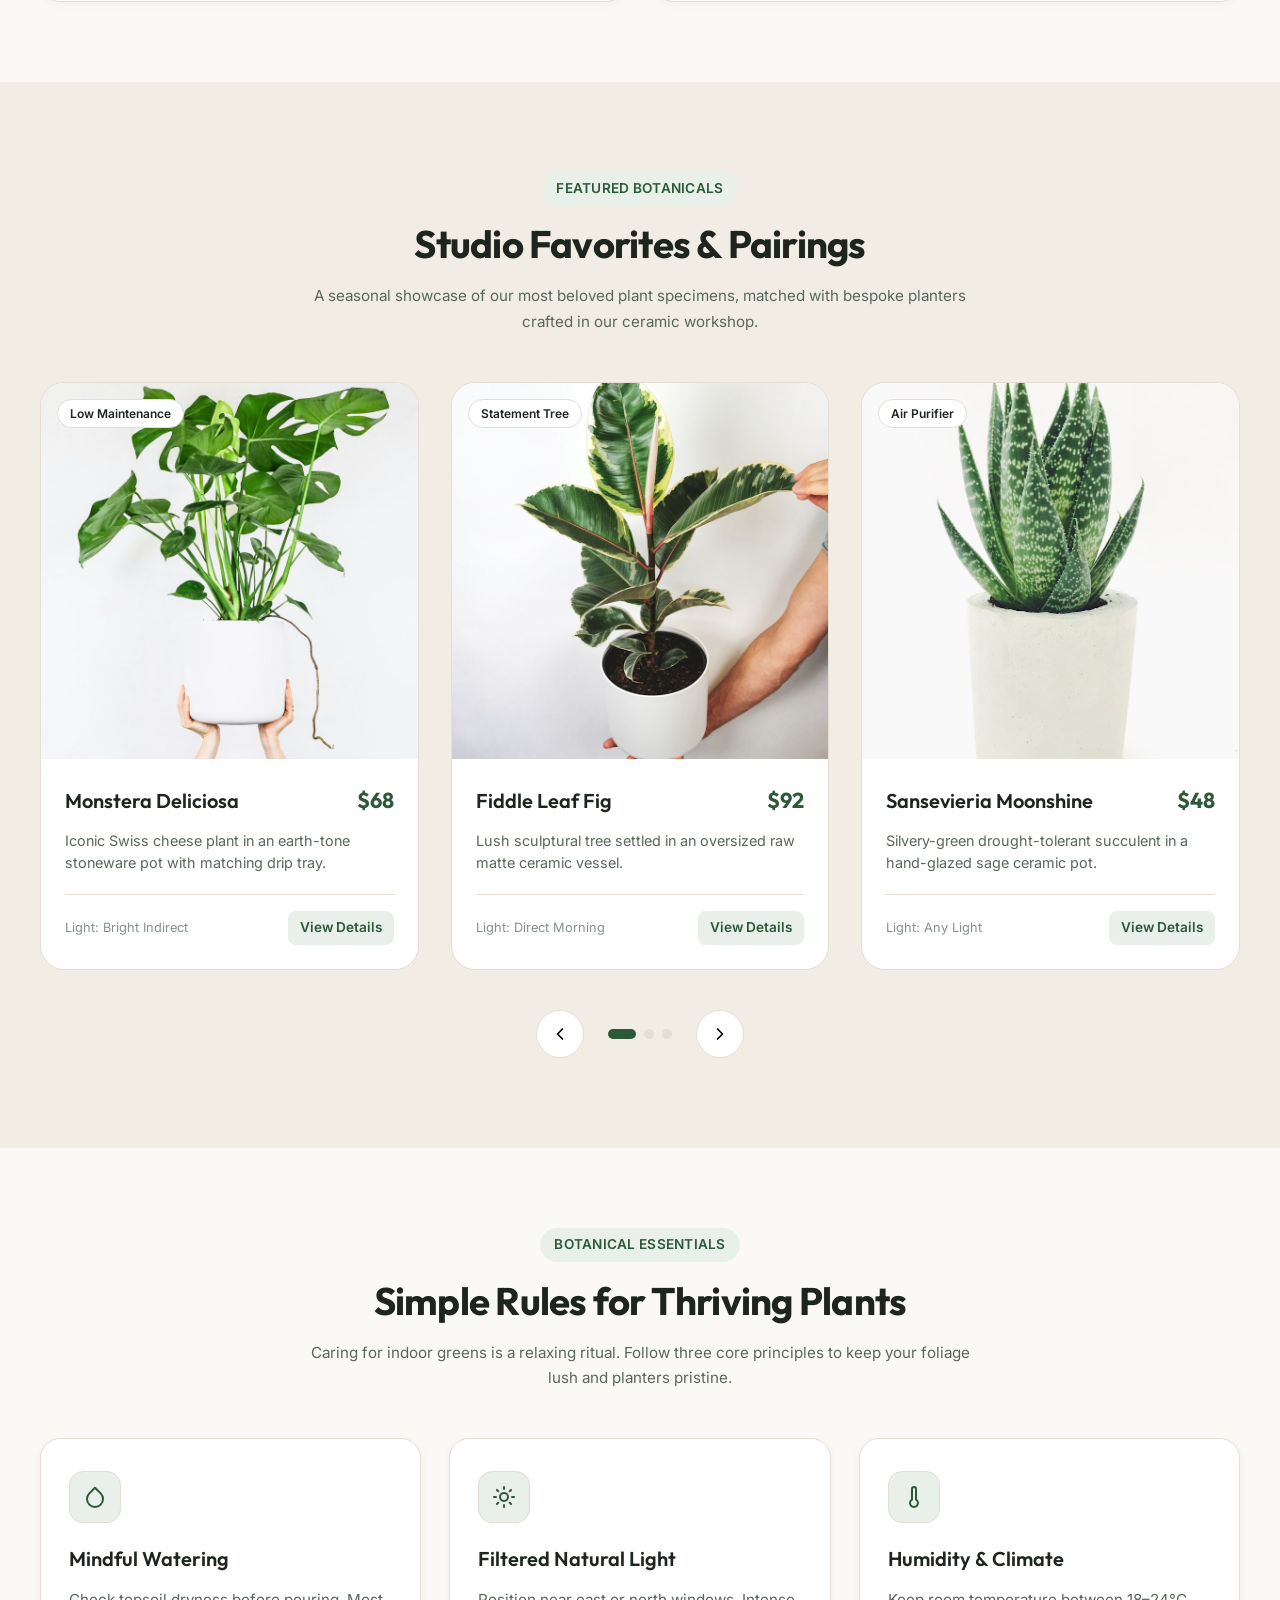
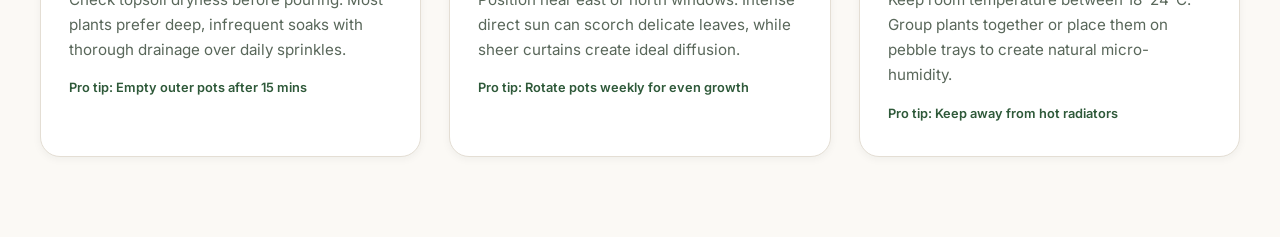
==== commit 8b84754e: "feat: add botanical care guide section" ====
--- a/index.html
+++ b/index.html
@@ -236,6 +236,59 @@
         </div>
       </div>
     </section>
+
+    <section class="care" id="care">
+      <div class="container">
+        <div class="section-header">
+          <span class="badge">Botanical Essentials</span>
+          <h2 class="section-header__title">Simple Rules for Thriving Plants</h2>
+          <p class="section-header__subtitle">
+            Caring for indoor greens is a relaxing ritual. Follow three core principles to keep your foliage lush and planters pristine.
+          </p>
+        </div>
+
+        <div class="care__grid">
+          <article class="care-card">
+            <div class="care-card__icon-box">
+              <img src="./assets/icons/drop.svg" alt="" width="24" height="24" class="care-card__icon" aria-hidden="true">
+            </div>
+            <div class="care-card__content">
+              <h3 class="care-card__title">Mindful Watering</h3>
+              <p class="care-card__text">
+                Check topsoil dryness before pouring. Most plants prefer deep, infrequent soaks with thorough drainage over daily sprinkles.
+              </p>
+              <span class="care-card__tip">Pro tip: Empty outer pots after 15 mins</span>
+            </div>
+          </article>
+
+          <article class="care-card">
+            <div class="care-card__icon-box">
+              <img src="./assets/icons/sun-guide.svg" alt="" width="24" height="24" class="care-card__icon" aria-hidden="true">
+            </div>
+            <div class="care-card__content">
+              <h3 class="care-card__title">Filtered Natural Light</h3>
+              <p class="care-card__text">
+                Position near east or north windows. Intense direct sun can scorch delicate leaves, while sheer curtains create ideal diffusion.
+              </p>
+              <span class="care-card__tip">Pro tip: Rotate pots weekly for even growth</span>
+            </div>
+          </article>
+
+          <article class="care-card">
+            <div class="care-card__icon-box">
+              <img src="./assets/icons/thermometer.svg" alt="" width="24" height="24" class="care-card__icon" aria-hidden="true">
+            </div>
+            <div class="care-card__content">
+              <h3 class="care-card__title">Humidity & Climate</h3>
+              <p class="care-card__text">
+                Keep room temperature between 18–24°C. Group plants together or place them on pebble trays to create natural micro-humidity.
+              </p>
+              <span class="care-card__tip">Pro tip: Keep away from hot radiators</span>
+            </div>
+          </article>
+        </div>
+      </div>
+    </section>
   </main>
 
   <script src="./js/main.js"></script>
--- a/css/style.css
+++ b/css/style.css
@@ -854,3 +854,78 @@
   }
 }
 
+.care {
+  padding: 80px 0;
+  position: relative;
+}
+
+.care__grid {
+  display: grid;
+  grid-template-columns: repeat(3, 1fr);
+  gap: 28px;
+}
+
+.care-card {
+  background-color: var(--bg-card);
+  border: 1px solid var(--border-color);
+  border-radius: 20px;
+  padding: 32px 28px;
+  display: flex;
+  flex-direction: column;
+  gap: 20px;
+  box-shadow: var(--shadow-sm);
+  transition: transform var(--transition-fast), border-color var(--transition-fast), box-shadow var(--transition-fast);
+}
+
+.care-card:hover {
+  transform: translateY(-4px);
+  border-color: var(--accent);
+  box-shadow: var(--shadow-md);
+}
+
+.care-card__icon-box {
+  width: 52px;
+  height: 52px;
+  border-radius: 14px;
+  background-color: var(--accent-light);
+  border: 1px solid var(--border-color);
+  display: flex;
+  align-items: center;
+  justify-content: center;
+  flex-shrink: 0;
+}
+
+.care-card__content {
+  display: flex;
+  flex-direction: column;
+  gap: 12px;
+}
+
+.care-card__title {
+  font-family: var(--font-heading);
+  font-size: 1.25rem;
+  font-weight: 600;
+  color: var(--text-primary);
+}
+
+.care-card__text {
+  font-size: 0.95rem;
+  color: var(--text-secondary);
+  line-height: 1.65;
+}
+
+.care-card__tip {
+  font-size: 0.8rem;
+  font-weight: 600;
+  color: var(--accent);
+  margin-top: 4px;
+}
+
+@media (max-width: 900px) {
+  .care__grid {
+    grid-template-columns: 1fr;
+    gap: 20px;
+  }
+}
+
+
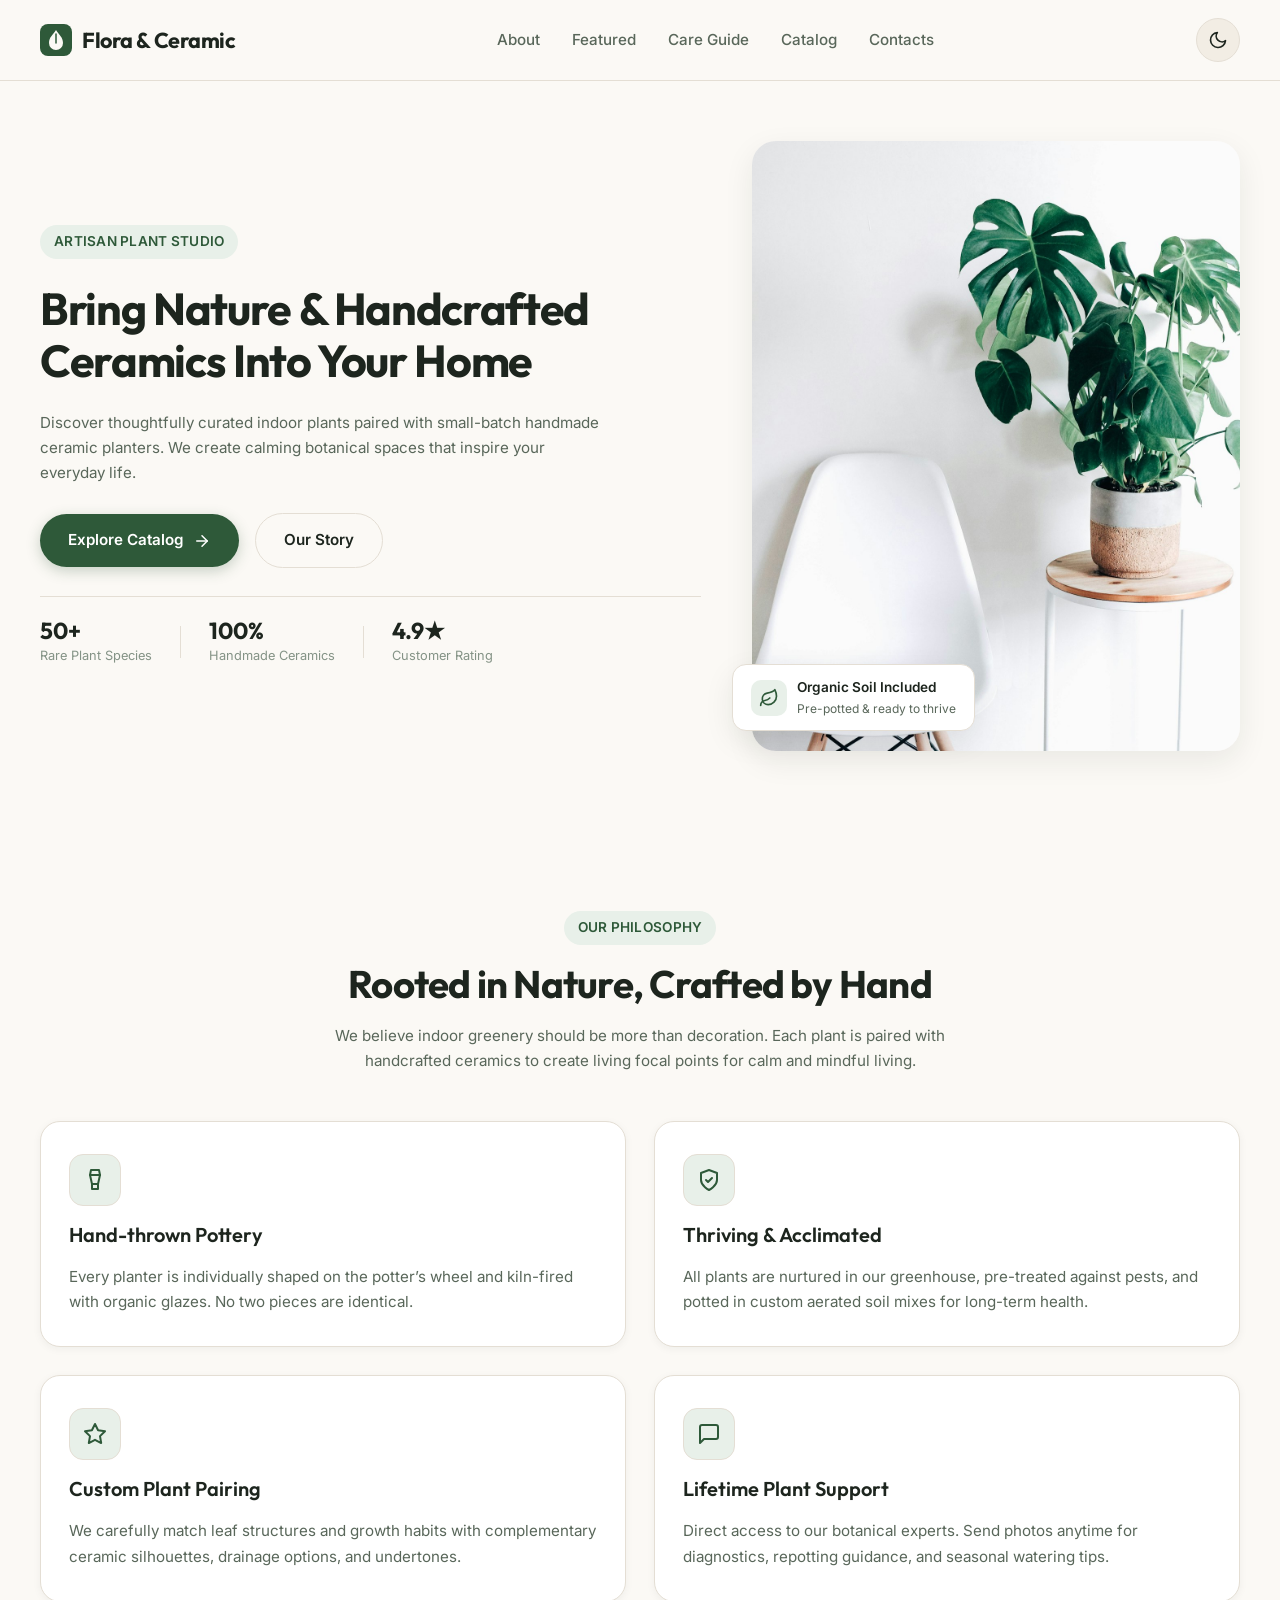
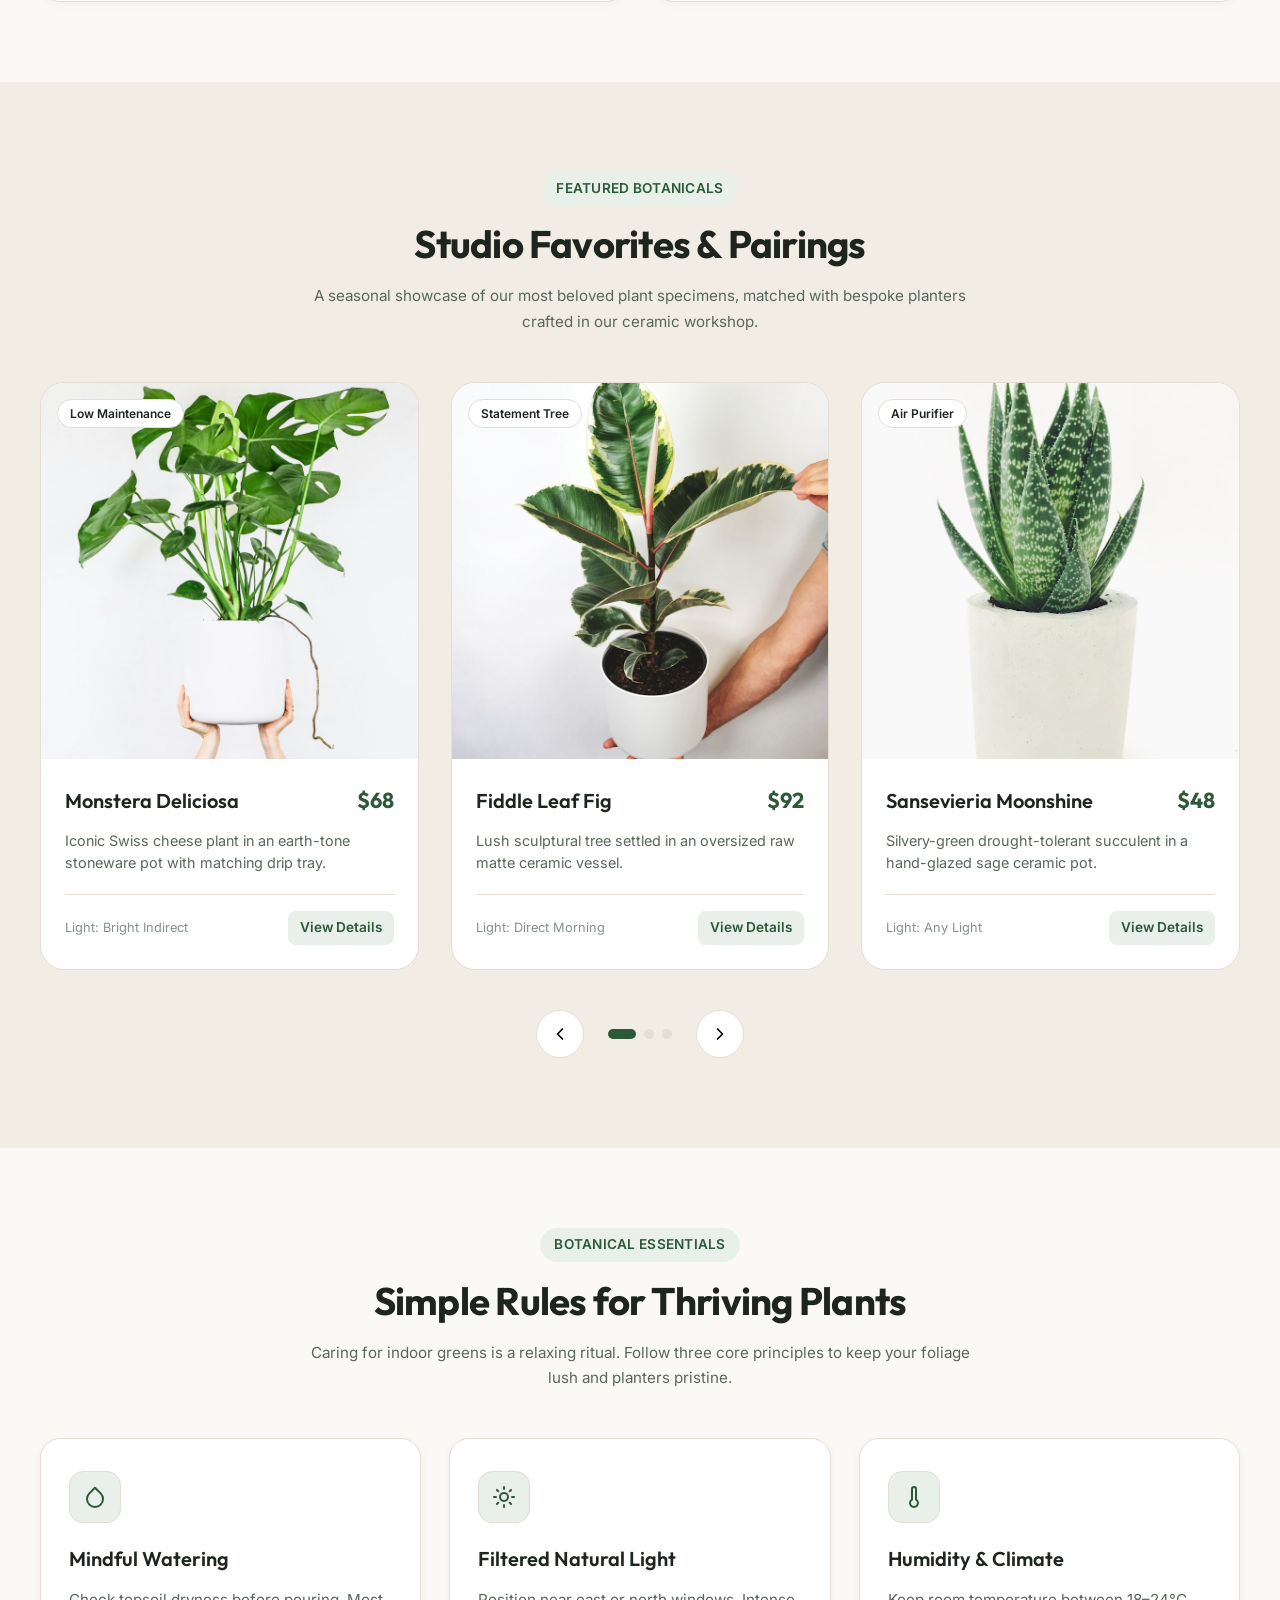
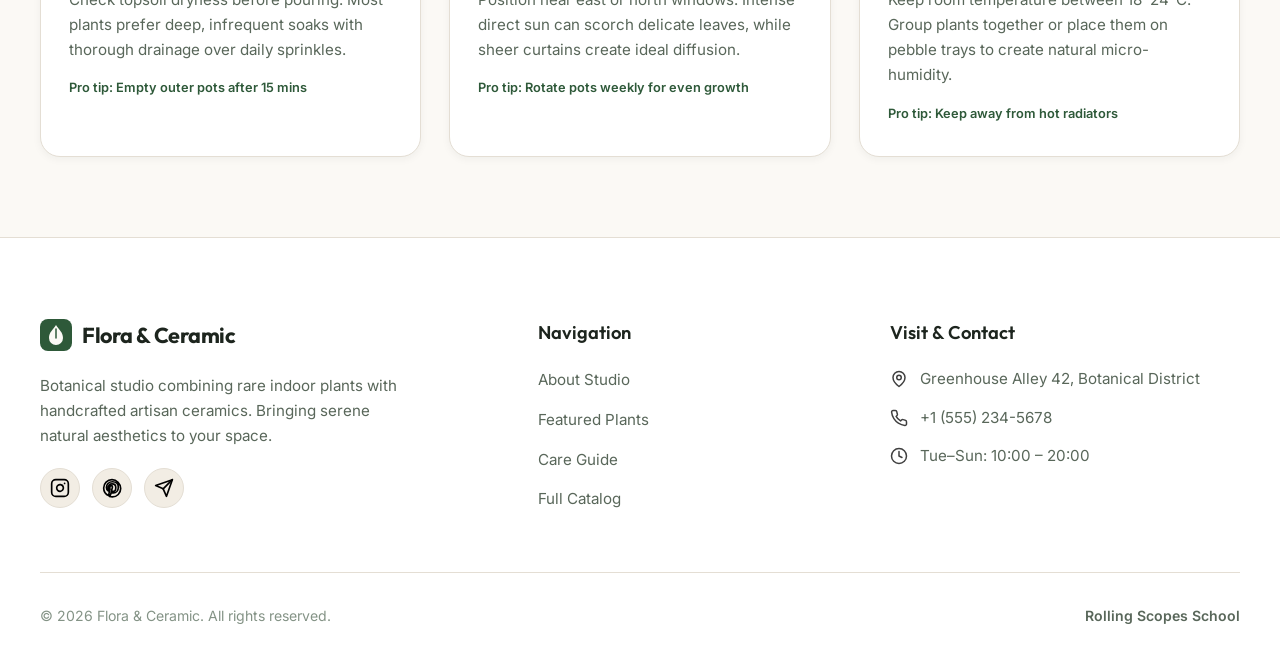
==== commit 31990074: "feat: add common footer with contact details and social links" ====
--- a/index.html
+++ b/index.html
@@ -291,6 +291,70 @@
     </section>
   </main>
 
+  <footer class="footer" id="contacts">
+    <div class="container">
+      <div class="footer__inner">
+        <div class="footer__col footer__col--brand">
+          <a href="./index.html" class="logo" aria-label="Flora and Ceramic homepage">
+            <img src="./assets/icons/logo.svg" alt="" width="32" height="32" class="logo__icon" aria-hidden="true">
+            <span>Flora & Ceramic</span>
+          </a>
+          <p class="footer__tagline">
+            Botanical studio combining rare indoor plants with handcrafted artisan ceramics. Bringing serene natural aesthetics to your space.
+          </p>
+          <div class="footer__socials">
+            <a href="https://instagram.com" class="social-link" target="_blank" rel="noopener noreferrer" aria-label="Follow us on Instagram">
+              <img src="./assets/icons/instagram.svg" alt="" width="20" height="20" aria-hidden="true">
+            </a>
+            <a href="https://pinterest.com" class="social-link" target="_blank" rel="noopener noreferrer" aria-label="Follow us on Pinterest">
+              <img src="./assets/icons/pinterest.svg" alt="" width="20" height="20" aria-hidden="true">
+            </a>
+            <a href="https://t.me" class="social-link" target="_blank" rel="noopener noreferrer" aria-label="Join our Telegram community">
+              <img src="./assets/icons/telegram.svg" alt="" width="20" height="20" aria-hidden="true">
+            </a>
+          </div>
+        </div>
+
+        <div class="footer__col">
+          <h3 class="footer__title">Navigation</h3>
+          <ul class="footer__list">
+            <li><a href="./index.html#about" class="footer__link">About Studio</a></li>
+            <li><a href="./index.html#plants" class="footer__link">Featured Plants</a></li>
+            <li><a href="./index.html#care" class="footer__link">Care Guide</a></li>
+            <li><a href="./catalog.html" class="footer__link">Full Catalog</a></li>
+          </ul>
+        </div>
+
+        <div class="footer__col">
+          <h3 class="footer__title">Visit & Contact</h3>
+          <ul class="footer__contacts">
+            <li class="footer__contact-item">
+              <img src="./assets/icons/map-pin.svg" alt="" width="18" height="18" class="contact-icon" aria-hidden="true">
+              <a href="https://maps.google.com" target="_blank" rel="noopener noreferrer" class="footer__link">
+                Greenhouse Alley 42, Botanical District
+              </a>
+            </li>
+            <li class="footer__contact-item">
+              <img src="./assets/icons/phone.svg" alt="" width="18" height="18" class="contact-icon" aria-hidden="true">
+              <a href="tel:+15552345678" class="footer__link">+1 (555) 234-5678</a>
+            </li>
+            <li class="footer__contact-item">
+              <img src="./assets/icons/clock.svg" alt="" width="18" height="18" class="contact-icon" aria-hidden="true">
+              <span>Tue–Sun: 10:00 – 20:00</span>
+            </li>
+          </ul>
+        </div>
+      </div>
+
+      <div class="footer__bottom">
+        <p class="footer__copyright">© 2026 Flora & Ceramic. All rights reserved.</p>
+        <a href="https://rs.school" target="_blank" rel="noopener noreferrer" class="footer__school-link">
+          Rolling Scopes School
+        </a>
+      </div>
+    </div>
+  </footer>
+
   <script src="./js/main.js"></script>
 </body>
 </html>
--- a/css/style.css
+++ b/css/style.css
@@ -928,4 +928,135 @@
   }
 }
 
-
+.footer {
+  background-color: var(--bg-card);
+  border-top: 1px solid var(--border-color);
+  padding: 80px 0 32px;
+  transition: background-color var(--transition-normal), border-color var(--transition-normal);
+}
+
+.footer__inner {
+  display: grid;
+  grid-template-columns: 1.5fr 1fr 1.2fr;
+  gap: 60px;
+  padding-bottom: 60px;
+  border-bottom: 1px solid var(--border-color);
+}
+
+.footer__col--brand {
+  display: flex;
+  flex-direction: column;
+  gap: 20px;
+}
+
+.footer__tagline {
+  font-size: 0.95rem;
+  color: var(--text-secondary);
+  line-height: 1.65;
+  max-width: 360px;
+}
+
+.footer__socials {
+  display: flex;
+  align-items: center;
+  gap: 12px;
+}
+
+.social-link {
+  width: 40px;
+  height: 40px;
+  border-radius: 50%;
+  background-color: var(--bg-secondary);
+  border: 1px solid var(--border-color);
+  color: var(--text-primary);
+  display: inline-flex;
+  align-items: center;
+  justify-content: center;
+  transition: transform var(--transition-fast), border-color var(--transition-fast), background-color var(--transition-fast);
+}
+
+.social-link:hover {
+  transform: translateY(-3px);
+  border-color: var(--accent);
+  background-color: var(--accent-light);
+}
+
+.footer__title {
+  font-family: var(--font-heading);
+  font-size: 1.15rem;
+  font-weight: 600;
+  color: var(--text-primary);
+  margin-bottom: 20px;
+}
+
+.footer__list,
+.footer__contacts {
+  list-style: none;
+  display: flex;
+  flex-direction: column;
+  gap: 14px;
+}
+
+.footer__link {
+  font-size: 0.95rem;
+  color: var(--text-secondary);
+  transition: color var(--transition-fast);
+}
+
+.footer__link:hover {
+  color: var(--accent);
+}
+
+.footer__contact-item {
+  display: flex;
+  align-items: flex-start;
+  gap: 12px;
+  font-size: 0.95rem;
+  color: var(--text-secondary);
+}
+
+.contact-icon {
+  flex-shrink: 0;
+  margin-top: 3px;
+  opacity: 0.75;
+}
+
+.footer__bottom {
+  display: flex;
+  align-items: center;
+  justify-content: space-between;
+  padding-top: 32px;
+  gap: 16px;
+  flex-wrap: wrap;
+}
+
+.footer__copyright {
+  font-size: 0.88rem;
+  color: var(--text-muted);
+}
+
+.footer__school-link {
+  font-size: 0.88rem;
+  font-weight: 600;
+  color: var(--text-secondary);
+  transition: color var(--transition-fast);
+}
+
+.footer__school-link:hover {
+  color: var(--accent);
+}
+
+@media (max-width: 900px) {
+  .footer {
+    padding: 60px 0 28px;
+  }
+
+  .footer__inner {
+    grid-template-columns: 1fr;
+    gap: 40px;
+    padding-bottom: 40px;
+  }
+}
+
+
+
